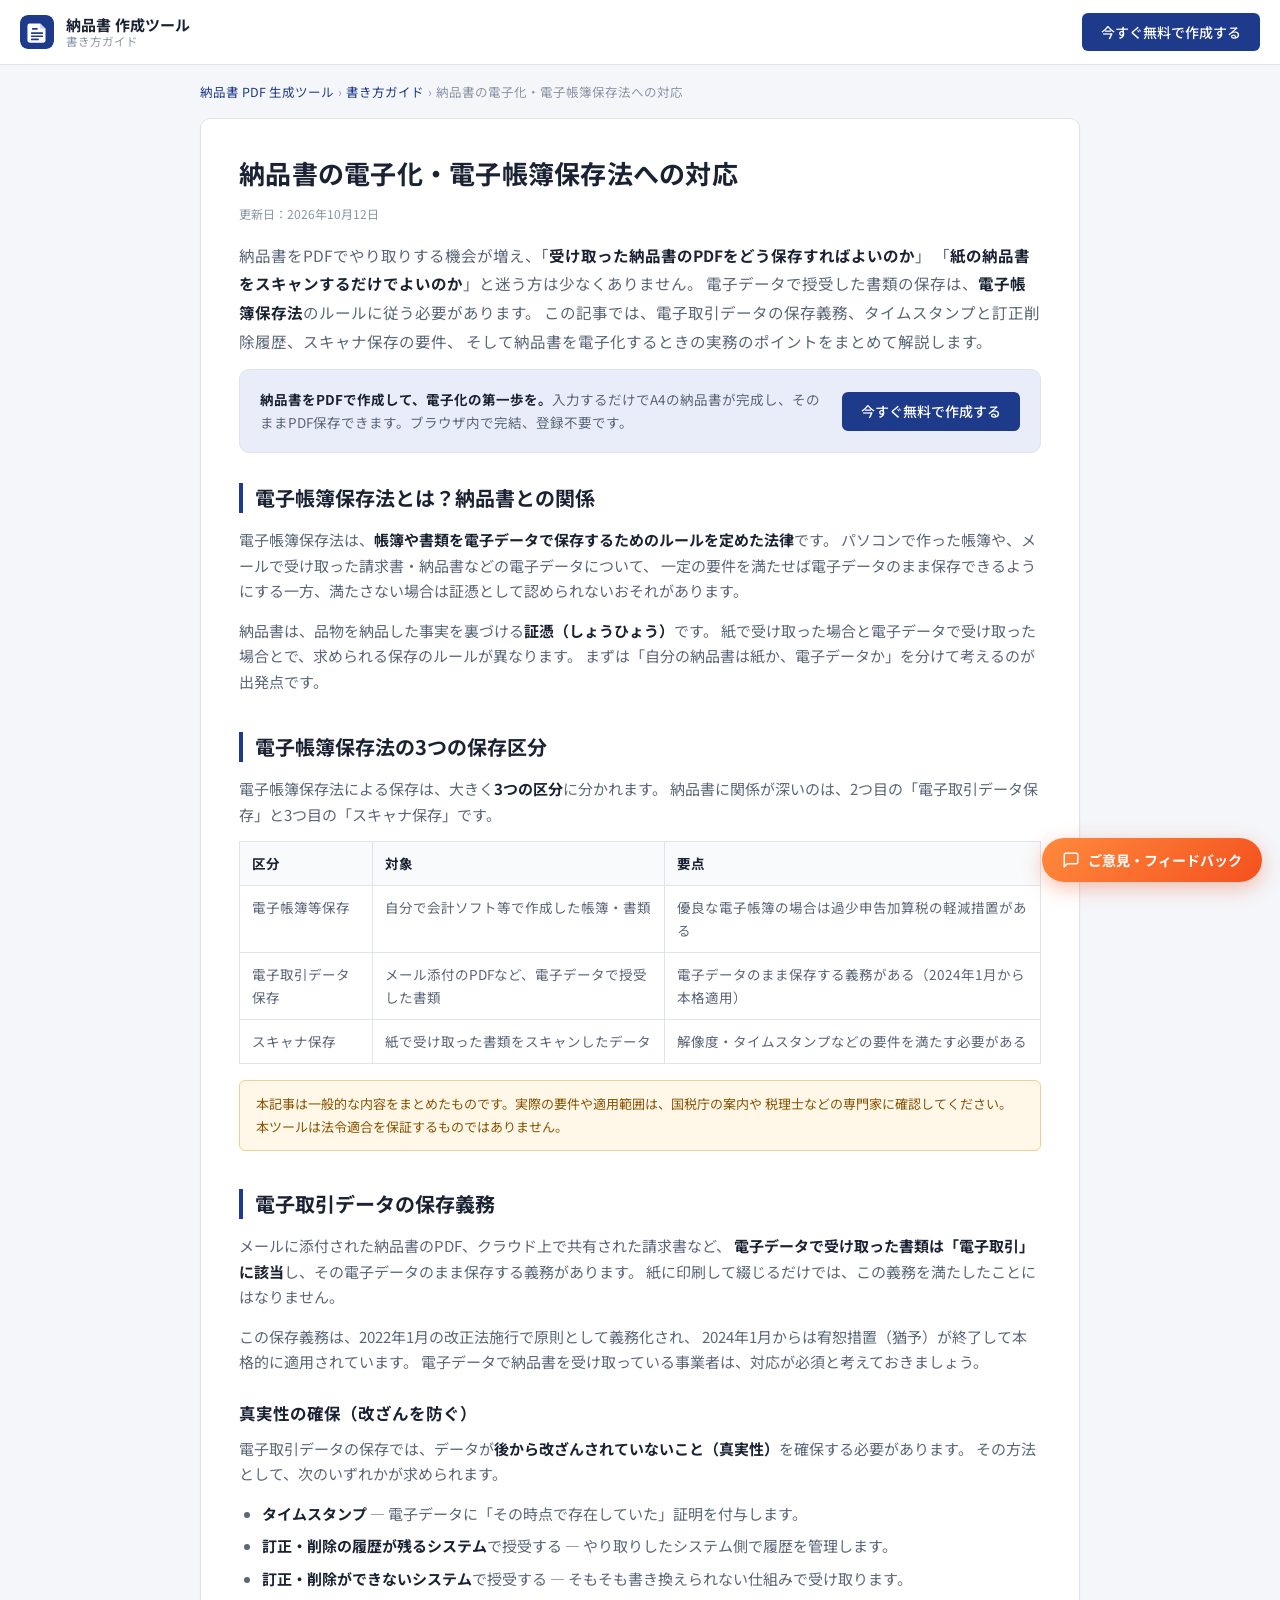
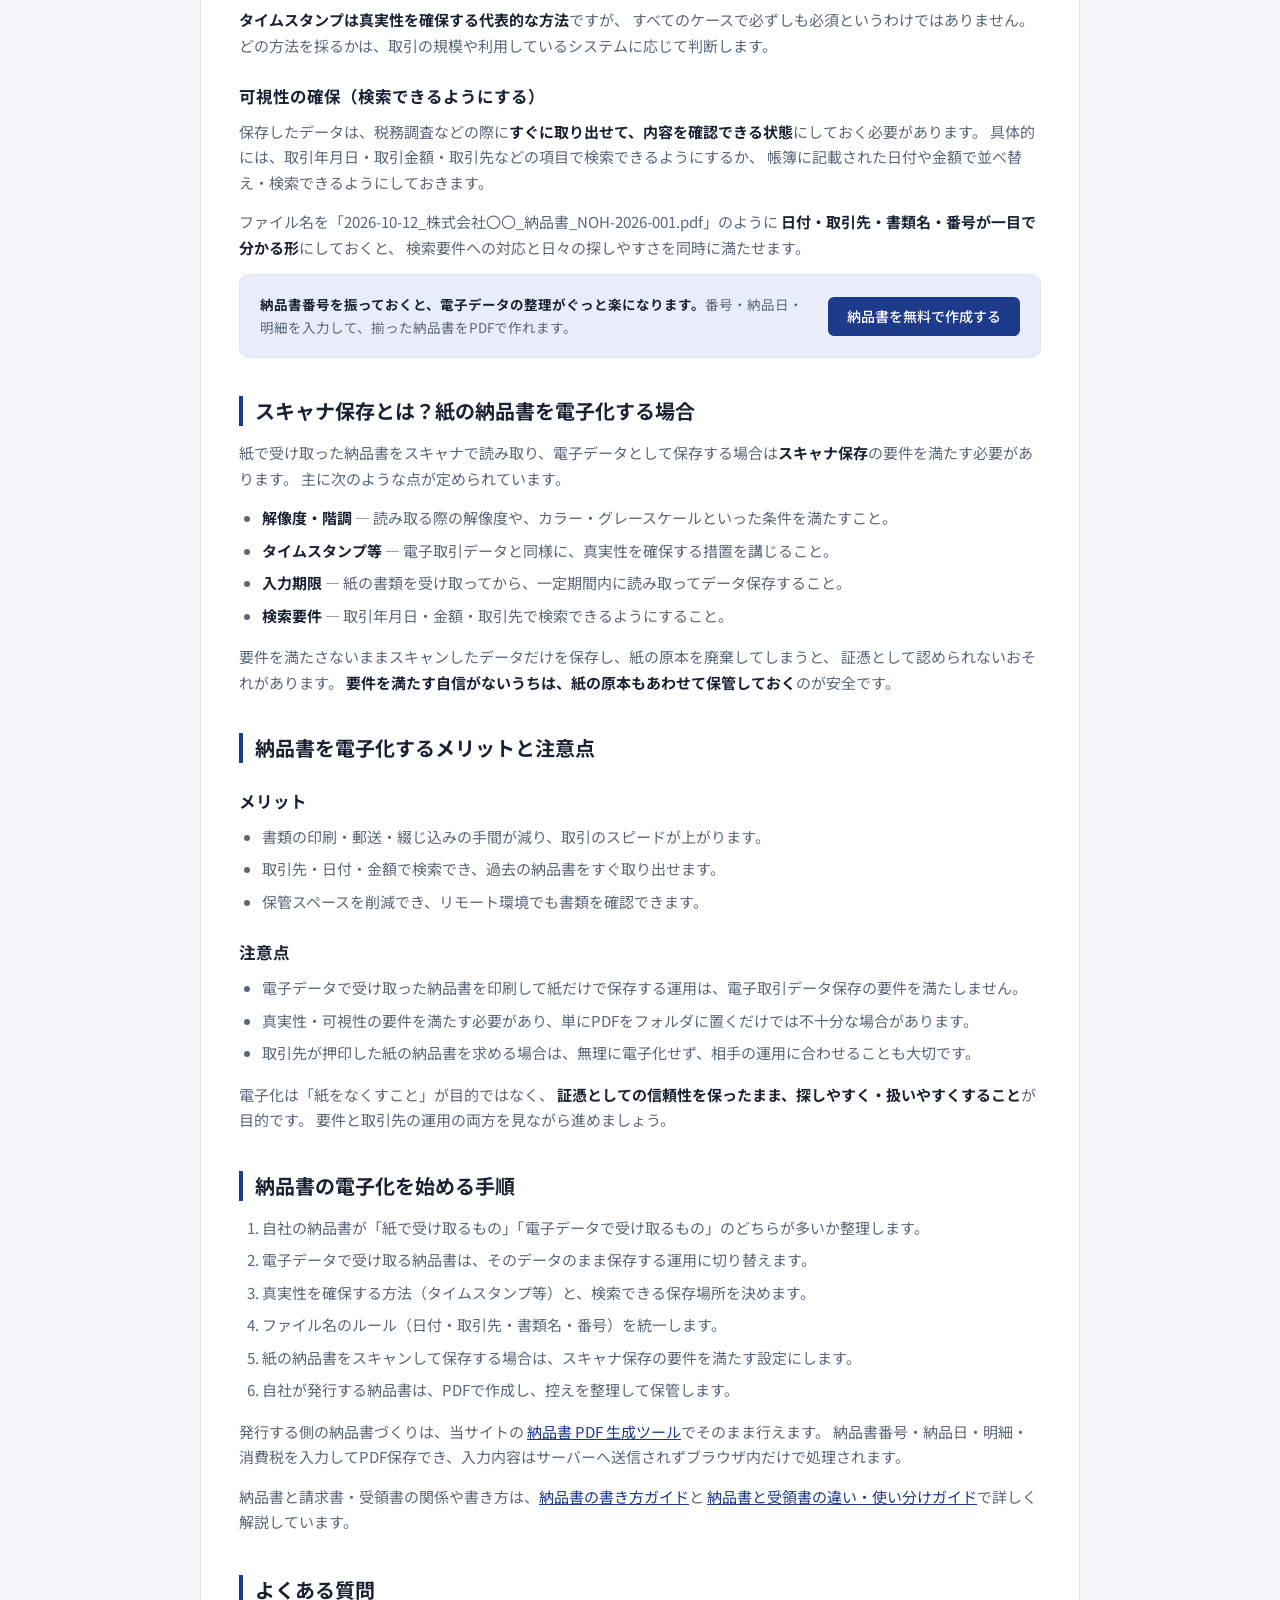
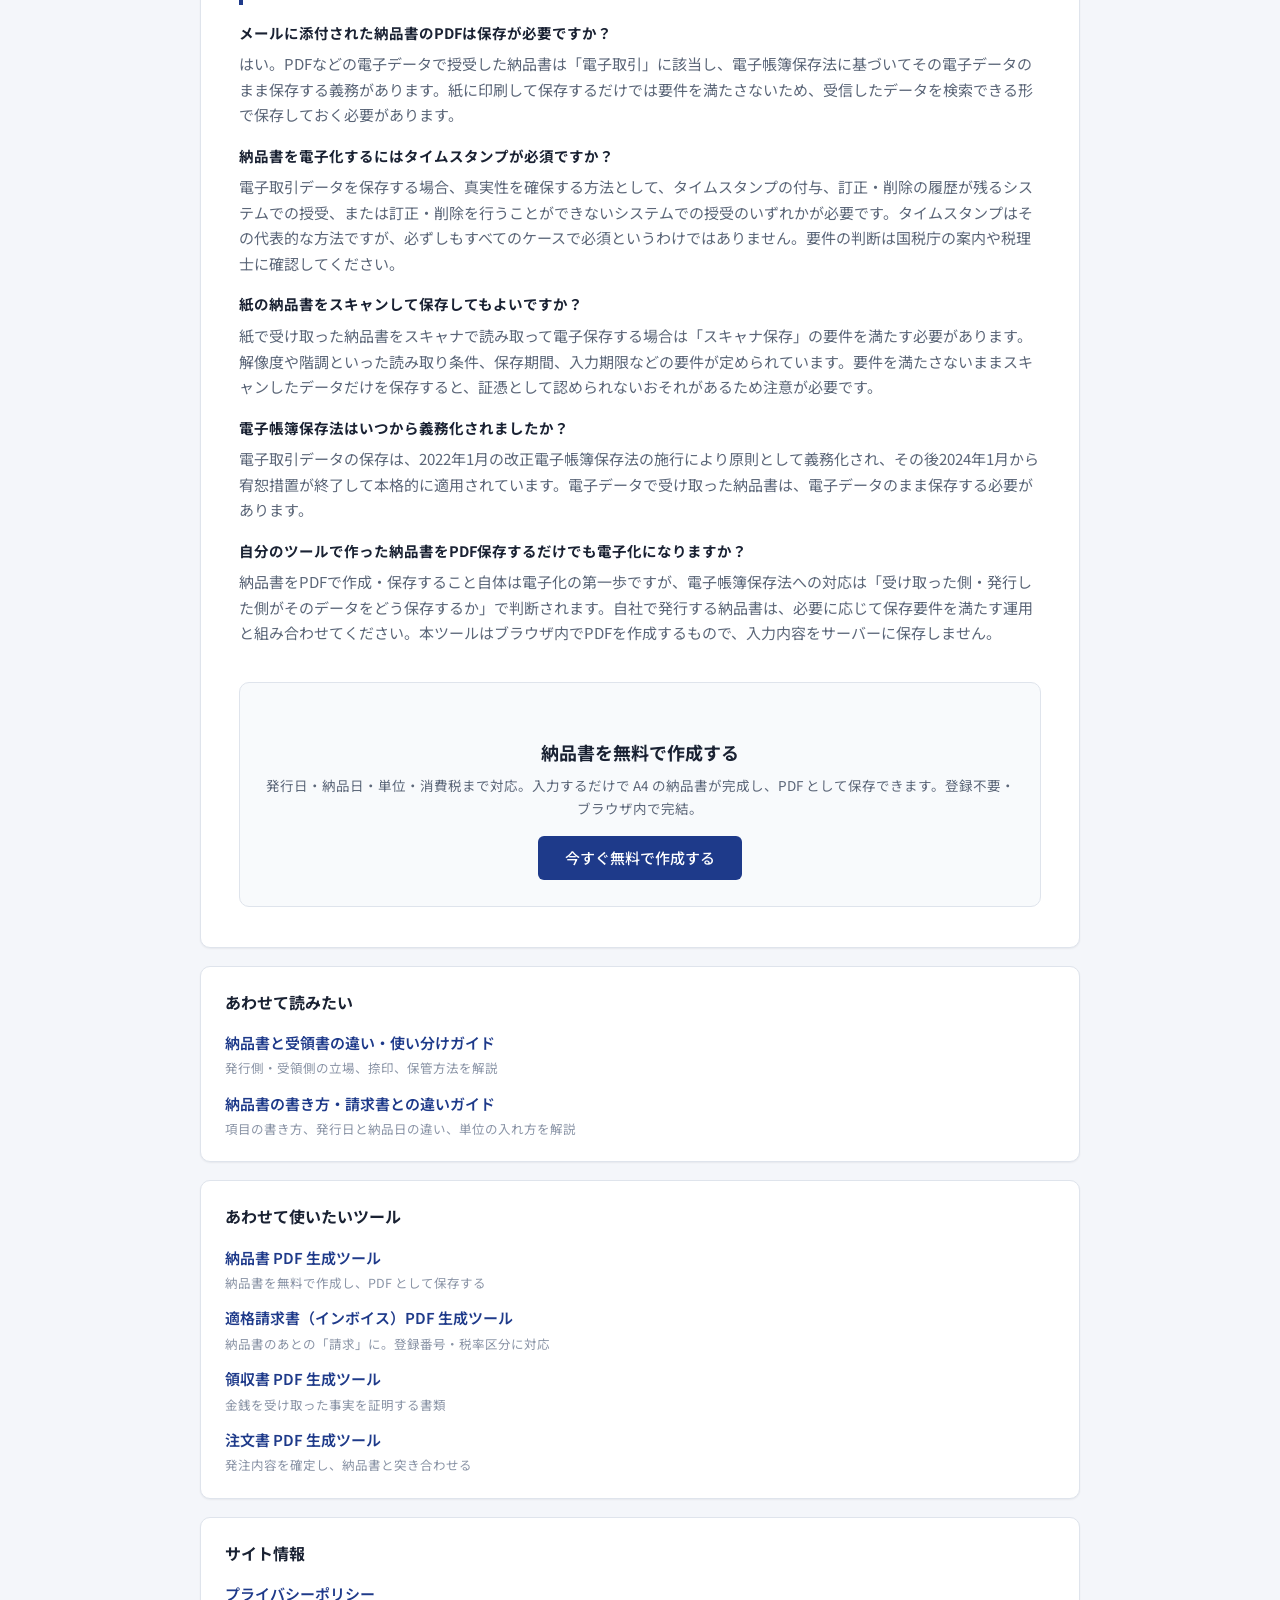
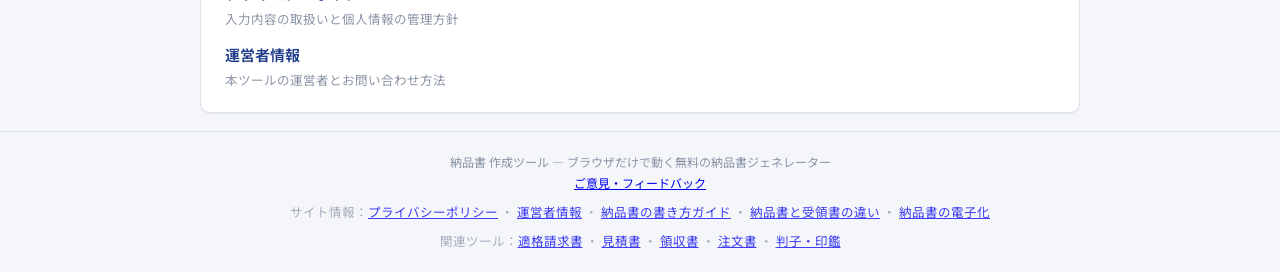
==== denshika.html @ 444cb388 "教程页扩充：新增書き方解説教程2篇并更新首页入口/sitemap" ====
<!DOCTYPE html>
<html lang="ja">
<head>
<meta charset="UTF-8">
<meta name="viewport" content="width=device-width, initial-scale=1">
<title>納品書の電子化・電子帳簿保存法への対応｜電子取引・タイムスタンプ・スキャナ保存</title>
<meta name="description" content="納品書の電子化と電子帳簿保存法の対応を解説。電子取引データの保存義務、タイムスタンプと訂正削除履歴、スキャナ保存の要件、PDFで受け取った納品書の保存方法までをまとめました。">
<meta name="keywords" content="納品書 電子化,電子帳簿保存法 納品書,電子取引 保存,タイムスタンプ 納品書,スキャナ保存 要件,納品書 PDF 保存">
<meta name="robots" content="index, follow">
<link rel="canonical" href="https://www.reveriel.com/nohinsho-pdf/denshika.html">
<meta property="og:type" content="article">
<meta property="og:title" content="納品書の電子化・電子帳簿保存法への対応｜電子取引・タイムスタンプ・スキャナ保存">
<meta property="og:description" content="納品書の電子化と電子帳簿保存法の対応を解説。電子取引データの保存義務、タイムスタンプ、スキャナ保存の要件をまとめました。">
<meta property="og:locale" content="ja_JP">
<meta property="og:url" content="https://www.reveriel.com/nohinsho-pdf/denshika.html">
<meta property="og:image" content="https://www.reveriel.com/nohinsho-pdf/og-image.png">
<meta name="twitter:card" content="summary_large_image">
<meta name="twitter:image" content="https://www.reveriel.com/nohinsho-pdf/og-image.png">
<link rel="icon" href="data:image/svg+xml,%3Csvg xmlns='http://www.w3.org/2000/svg' viewBox='0 0 32 32'%3E%3Crect width='32' height='32' rx='7' fill='%231e3a8a'/%3E%3Cpath d='M9 8h10l5 5v11a2 2 0 0 1-2 2H9a2 2 0 0 1-2-2V10a2 2 0 0 1 2-2z' fill='%23ffffff'/%3E%3Cpath d='M19 8v5h5' fill='%23c7d2fe'/%3E%3Cg stroke='%231e3a8a' stroke-width='1.6' stroke-linecap='round'%3E%3Cpath d='M12 13h4M11 17h10M11 20h10M11 23h6'/%3E%3C/g%3E%3C/svg%3E">
<link rel="preconnect" href="https://fonts.googleapis.com">
<link rel="preconnect" href="https://fonts.gstatic.com" crossorigin>
<link href="https://fonts.googleapis.com/css2?family=Noto+Sans+JP:wght@400;500;700&display=swap" rel="stylesheet">
<link rel="stylesheet" href="style.css">
<link rel="stylesheet" href="guide.css">
<!-- Cloudflare Web Analytics --><script type='module' src='https://static.cloudflareinsights.com/beacon.min.js' data-cf-beacon='{"token": "6fc01bf3ac5e457ba1bd16b91e5b653e"}'></script><!-- End Cloudflare Web Analytics -->
<script type="application/ld+json">
{
  "@context": "https://schema.org",
  "@graph": [
    {
      "@type": "Article",
      "headline": "納品書の電子化・電子帳簿保存法への対応｜電子取引・タイムスタンプ・スキャナ保存",
      "description": "納品書の電子化と電子帳簿保存法の対応を解説。電子取引データの保存義務、タイムスタンプと訂正削除履歴、スキャナ保存の要件、PDFで受け取った納品書の保存方法をまとめました。",
      "inLanguage": "ja",
      "datePublished": "2026-10-12",
      "dateModified": "2026-10-12",
      "author": { "@type": "Organization", "name": "Reveriel" },
      "publisher": { "@type": "Organization", "name": "Reveriel" },
      "mainEntityOfPage": { "@type": "WebPage", "@id": "https://www.reveriel.com/nohinsho-pdf/denshika.html" },
      "image": "https://www.reveriel.com/nohinsho-pdf/og-image.png"
    },
    {
      "@type": "FAQPage",
      "mainEntity": [
        {
          "@type": "Question",
          "name": "メールに添付された納品書のPDFは保存が必要ですか？",
          "acceptedAnswer": {
            "@type": "Answer",
            "text": "はい。PDFなどの電子データで授受した納品書は「電子取引」に該当し、電子帳簿保存法に基づいてその電子データのまま保存する義務があります。紙に印刷して保存するだけでは要件を満たさないため、受信したデータを検索できる形で保存しておく必要があります。"
          }
        },
        {
          "@type": "Question",
          "name": "納品書を電子化するにはタイムスタンプが必須ですか？",
          "acceptedAnswer": {
            "@type": "Answer",
            "text": "電子取引データを保存する場合、真実性を確保する方法として、タイムスタンプの付与、訂正・削除の履歴が残るシステムでの授受、または訂正・削除を行うことができないシステムでの授受のいずれかが必要です。タイムスタンプはその代表的な方法ですが、必ずしもすべてのケースで必須というわけではありません。要件の判断は国税庁の案内や税理士に確認してください。"
          }
        },
        {
          "@type": "Question",
          "name": "紙の納品書をスキャンして保存してもよいですか？",
          "acceptedAnswer": {
            "@type": "Answer",
            "text": "紙で受け取った納品書をスキャナで読み取って電子保存する場合は「スキャナ保存」の要件を満たす必要があります。解像度や階調といった読み取り条件、保存期間、入力期限などの要件が定められています。要件を満たさないままスキャンしたデータだけを保存すると、証憑として認められないおそれがあるため注意が必要です。"
          }
        },
        {
          "@type": "Question",
          "name": "電子帳簿保存法はいつから義務化されましたか？",
          "acceptedAnswer": {
            "@type": "Answer",
            "text": "電子取引データの保存は、2022年1月の改正電子帳簿保存法の施行により原則として義務化され、その後2024年1月から宥恕措置が終了して本格的に適用されています。電子データで受け取った納品書は、電子データのまま保存する必要があります。"
          }
        },
        {
          "@type": "Question",
          "name": "自分のツールで作った納品書をPDF保存するだけでも電子化になりますか？",
          "acceptedAnswer": {
            "@type": "Answer",
            "text": "納品書をPDFで作成・保存すること自体は電子化の第一歩ですが、電子帳簿保存法への対応は「受け取った側・発行した側がそのデータをどう保存するか」で判断されます。自社で発行する納品書は、必要に応じて保存要件を満たす運用と組み合わせてください。本ツールはブラウザ内でPDFを作成するもので、入力内容をサーバーに保存しません。"
          }
        }
      ]
    }
  ]
}
</script>
</head>
<body>

<header class="site-header no-print">
  <div class="wrap header-inner">
    <a class="brand" href="https://www.reveriel.com/nohinsho-pdf/" style="text-decoration:none;color:inherit;">
      <svg class="brand-mark" viewBox="0 0 32 32" aria-hidden="true">
        <rect width="32" height="32" rx="7" fill="currentColor"/>
        <path d="M9 8h10l5 5v11a2 2 0 0 1-2 2H9a2 2 0 0 1-2-2V10a2 2 0 0 1 2-2z" fill="#fff"/>
        <path d="M19 8v5h5" fill="#c7d2fe"/>
        <g stroke="currentColor" stroke-width="1.6" stroke-linecap="round">
          <path d="M12 13h4M11 17h10M11 20h10M11 23h6"/>
        </g>
      </svg>
      <div class="brand-text">
        <strong>納品書 作成ツール</strong>
        <span>書き方ガイド</span>
      </div>
    </a>
    <div class="header-actions">
      <a class="btn btn-primary" href="https://www.reveriel.com/nohinsho-pdf/">今すぐ無料で作成する</a>
    </div>
  </div>
</header>

<main class="wrap">
  <div class="guide-col">

    <nav class="breadcrumb no-print" aria-label="パンくず">
      <ol>
        <li><a href="https://www.reveriel.com/nohinsho-pdf/">納品書 PDF 生成ツール</a></li>
        <li><a href="kakikata.html">書き方ガイド</a></li>
        <li aria-current="page">納品書の電子化・電子帳簿保存法への対応</li>
      </ol>
    </nav>

    <article class="guide">
      <h1>納品書の電子化・電子帳簿保存法への対応</h1>
      <p class="guide-meta">更新日：2026年10月12日</p>
      <p class="guide-lead">
        納品書をPDFでやり取りする機会が増え、「<strong>受け取った納品書のPDFをどう保存すればよいのか</strong>」
        「<strong>紙の納品書をスキャンするだけでよいのか</strong>」と迷う方は少なくありません。
        電子データで授受した書類の保存は、<strong>電子帳簿保存法</strong>のルールに従う必要があります。
        この記事では、電子取引データの保存義務、タイムスタンプと訂正削除履歴、スキャナ保存の要件、
        そして納品書を電子化するときの実務のポイントをまとめて解説します。
      </p>

      <div class="guide-cta-box">
        <p><strong>納品書をPDFで作成して、電子化の第一歩を。</strong>入力するだけでA4の納品書が完成し、そのままPDF保存できます。ブラウザ内で完結、登録不要です。</p>
        <a class="btn btn-primary" href="https://www.reveriel.com/nohinsho-pdf/">今すぐ無料で作成する</a>
      </div>

      <h2>電子帳簿保存法とは？納品書との関係</h2>
      <p>
        電子帳簿保存法は、<strong>帳簿や書類を電子データで保存するためのルールを定めた法律</strong>です。
        パソコンで作った帳簿や、メールで受け取った請求書・納品書などの電子データについて、
        一定の要件を満たせば電子データのまま保存できるようにする一方、満たさない場合は証憑として認められないおそれがあります。
      </p>
      <p>
        納品書は、品物を納品した事実を裏づける<strong>証憑（しょうひょう）</strong>です。
        紙で受け取った場合と電子データで受け取った場合とで、求められる保存のルールが異なります。
        まずは「自分の納品書は紙か、電子データか」を分けて考えるのが出発点です。
      </p>

      <h2>電子帳簿保存法の3つの保存区分</h2>
      <p>
        電子帳簿保存法による保存は、大きく<strong>3つの区分</strong>に分かれます。
        納品書に関係が深いのは、2つ目の「電子取引データ保存」と3つ目の「スキャナ保存」です。
      </p>
      <table class="guide-table">
        <thead>
          <tr><th>区分</th><th>対象</th><th>要点</th></tr>
        </thead>
        <tbody>
          <tr>
            <td>電子帳簿等保存</td>
            <td>自分で会計ソフト等で作成した帳簿・書類</td>
            <td>優良な電子帳簿の場合は過少申告加算税の軽減措置がある</td>
          </tr>
          <tr>
            <td>電子取引データ保存</td>
            <td>メール添付のPDFなど、電子データで授受した書類</td>
            <td>電子データのまま保存する義務がある（2024年1月から本格適用）</td>
          </tr>
          <tr>
            <td>スキャナ保存</td>
            <td>紙で受け取った書類をスキャンしたデータ</td>
            <td>解像度・タイムスタンプなどの要件を満たす必要がある</td>
          </tr>
        </tbody>
      </table>
      <div class="guide-note">
        本記事は一般的な内容をまとめたものです。実際の要件や適用範囲は、国税庁の案内や
        税理士などの専門家に確認してください。本ツールは法令適合を保証するものではありません。
      </div>

      <h2>電子取引データの保存義務</h2>
      <p>
        メールに添付された納品書のPDF、クラウド上で共有された請求書など、
        <strong>電子データで受け取った書類は「電子取引」に該当</strong>し、その電子データのまま保存する義務があります。
        紙に印刷して綴じるだけでは、この義務を満たしたことにはなりません。
      </p>
      <p>
        この保存義務は、2022年1月の改正法施行で原則として義務化され、
        2024年1月からは宥恕措置（猶予）が終了して本格的に適用されています。
        電子データで納品書を受け取っている事業者は、対応が必須と考えておきましょう。
      </p>

      <h3>真実性の確保（改ざんを防ぐ）</h3>
      <p>
        電子取引データの保存では、データが<strong>後から改ざんされていないこと（真実性）</strong>を確保する必要があります。
        その方法として、次のいずれかが求められます。
      </p>
      <ul>
        <li><strong>タイムスタンプ</strong> — 電子データに「その時点で存在していた」証明を付与します。</li>
        <li><strong>訂正・削除の履歴が残るシステム</strong>で授受する — やり取りしたシステム側で履歴を管理します。</li>
        <li><strong>訂正・削除ができないシステム</strong>で授受する — そもそも書き換えられない仕組みで受け取ります。</li>
      </ul>
      <p>
        <strong>タイムスタンプは真実性を確保する代表的な方法</strong>ですが、
        すべてのケースで必ずしも必須というわけではありません。
        どの方法を採るかは、取引の規模や利用しているシステムに応じて判断します。
      </p>

      <h3>可視性の確保（検索できるようにする）</h3>
      <p>
        保存したデータは、税務調査などの際に<strong>すぐに取り出せて、内容を確認できる状態</strong>にしておく必要があります。
        具体的には、取引年月日・取引金額・取引先などの項目で検索できるようにするか、
        帳簿に記載された日付や金額で並べ替え・検索できるようにしておきます。
      </p>
      <p>
        ファイル名を「2026-10-12_株式会社〇〇_納品書_NOH-2026-001.pdf」のように
        <strong>日付・取引先・書類名・番号が一目で分かる形</strong>にしておくと、
        検索要件への対応と日々の探しやすさを同時に満たせます。
      </p>

      <div class="guide-cta-box">
        <p><strong>納品書番号を振っておくと、電子データの整理がぐっと楽になります。</strong>番号・納品日・明細を入力して、揃った納品書をPDFで作れます。</p>
        <a class="btn btn-primary" href="https://www.reveriel.com/nohinsho-pdf/">納品書を無料で作成する</a>
      </div>

      <h2>スキャナ保存とは？紙の納品書を電子化する場合</h2>
      <p>
        紙で受け取った納品書をスキャナで読み取り、電子データとして保存する場合は<strong>スキャナ保存</strong>の要件を満たす必要があります。
        主に次のような点が定められています。
      </p>
      <ul>
        <li><strong>解像度・階調</strong> — 読み取る際の解像度や、カラー・グレースケールといった条件を満たすこと。</li>
        <li><strong>タイムスタンプ等</strong> — 電子取引データと同様に、真実性を確保する措置を講じること。</li>
        <li><strong>入力期限</strong> — 紙の書類を受け取ってから、一定期間内に読み取ってデータ保存すること。</li>
        <li><strong>検索要件</strong> — 取引年月日・金額・取引先で検索できるようにすること。</li>
      </ul>
      <p>
        要件を満たさないままスキャンしたデータだけを保存し、紙の原本を廃棄してしまうと、
        証憑として認められないおそれがあります。
        <strong>要件を満たす自信がないうちは、紙の原本もあわせて保管しておく</strong>のが安全です。
      </p>

      <h2>納品書を電子化するメリットと注意点</h2>
      <h3>メリット</h3>
      <ul>
        <li>書類の印刷・郵送・綴じ込みの手間が減り、取引のスピードが上がります。</li>
        <li>取引先・日付・金額で検索でき、過去の納品書をすぐ取り出せます。</li>
        <li>保管スペースを削減でき、リモート環境でも書類を確認できます。</li>
      </ul>
      <h3>注意点</h3>
      <ul>
        <li>電子データで受け取った納品書を印刷して紙だけで保存する運用は、電子取引データ保存の要件を満たしません。</li>
        <li>真実性・可視性の要件を満たす必要があり、単にPDFをフォルダに置くだけでは不十分な場合があります。</li>
        <li>取引先が押印した紙の納品書を求める場合は、無理に電子化せず、相手の運用に合わせることも大切です。</li>
      </ul>
      <p>
        電子化は「紙をなくすこと」が目的ではなく、
        <strong>証憑としての信頼性を保ったまま、探しやすく・扱いやすくすること</strong>が目的です。
        要件と取引先の運用の両方を見ながら進めましょう。
      </p>

      <h2>納品書の電子化を始める手順</h2>
      <ol>
        <li>自社の納品書が「紙で受け取るもの」「電子データで受け取るもの」のどちらが多いか整理します。</li>
        <li>電子データで受け取る納品書は、そのデータのまま保存する運用に切り替えます。</li>
        <li>真実性を確保する方法（タイムスタンプ等）と、検索できる保存場所を決めます。</li>
        <li>ファイル名のルール（日付・取引先・書類名・番号）を統一します。</li>
        <li>紙の納品書をスキャンして保存する場合は、スキャナ保存の要件を満たす設定にします。</li>
        <li>自社が発行する納品書は、PDFで作成し、控えを整理して保管します。</li>
      </ol>
      <p>
        発行する側の納品書づくりは、当サイトの
        <a href="https://www.reveriel.com/nohinsho-pdf/">納品書 PDF 生成ツール</a>でそのまま行えます。
        納品書番号・納品日・明細・消費税を入力してPDF保存でき、入力内容はサーバーへ送信されずブラウザ内だけで処理されます。
      </p>
      <p>
        納品書と請求書・受領書の関係や書き方は、<a href="kakikata.html">納品書の書き方ガイド</a>と
        <a href="nohinsho-vs-juryosho.html">納品書と受領書の違い・使い分けガイド</a>で詳しく解説しています。
      </p>

      <section class="guide-faq" aria-labelledby="faqTitle">
        <h2 id="faqTitle">よくある質問</h2>
        <dl>
          <dt>メールに添付された納品書のPDFは保存が必要ですか？</dt>
          <dd>はい。PDFなどの電子データで授受した納品書は「電子取引」に該当し、電子帳簿保存法に基づいてその電子データのまま保存する義務があります。紙に印刷して保存するだけでは要件を満たさないため、受信したデータを検索できる形で保存しておく必要があります。</dd>

          <dt>納品書を電子化するにはタイムスタンプが必須ですか？</dt>
          <dd>電子取引データを保存する場合、真実性を確保する方法として、タイムスタンプの付与、訂正・削除の履歴が残るシステムでの授受、または訂正・削除を行うことができないシステムでの授受のいずれかが必要です。タイムスタンプはその代表的な方法ですが、必ずしもすべてのケースで必須というわけではありません。要件の判断は国税庁の案内や税理士に確認してください。</dd>

          <dt>紙の納品書をスキャンして保存してもよいですか？</dt>
          <dd>紙で受け取った納品書をスキャナで読み取って電子保存する場合は「スキャナ保存」の要件を満たす必要があります。解像度や階調といった読み取り条件、保存期間、入力期限などの要件が定められています。要件を満たさないままスキャンしたデータだけを保存すると、証憑として認められないおそれがあるため注意が必要です。</dd>

          <dt>電子帳簿保存法はいつから義務化されましたか？</dt>
          <dd>電子取引データの保存は、2022年1月の改正電子帳簿保存法の施行により原則として義務化され、その後2024年1月から宥恕措置が終了して本格的に適用されています。電子データで受け取った納品書は、電子データのまま保存する必要があります。</dd>

          <dt>自分のツールで作った納品書をPDF保存するだけでも電子化になりますか？</dt>
          <dd>納品書をPDFで作成・保存すること自体は電子化の第一歩ですが、電子帳簿保存法への対応は「受け取った側・発行した側がそのデータをどう保存するか」で判断されます。自社で発行する納品書は、必要に応じて保存要件を満たす運用と組み合わせてください。本ツールはブラウザ内でPDFを作成するもので、入力内容をサーバーに保存しません。</dd>
        </dl>
      </section>

      <div class="guide-cta-foot">
        <h2>納品書を無料で作成する</h2>
        <p>発行日・納品日・単位・消費税まで対応。入力するだけで A4 の納品書が完成し、PDF として保存できます。登録不要・ブラウザ内で完結。</p>
        <a class="btn btn-primary" href="https://www.reveriel.com/nohinsho-pdf/">今すぐ無料で作成する</a>
      </div>
    </article>

    <section class="guide-related no-print" aria-labelledby="relTitle">
      <h2 id="relTitle">あわせて読みたい</h2>
      <ul>
        <li><a href="nohinsho-vs-juryosho.html">納品書と受領書の違い・使い分けガイド<span class="rel-desc">発行側・受領側の立場、捺印、保管方法を解説</span></a></li>
        <li><a href="kakikata.html">納品書の書き方・請求書との違いガイド<span class="rel-desc">項目の書き方、発行日と納品日の違い、単位の入れ方を解説</span></a></li>
      </ul>
    </section>

    <section class="guide-related no-print" aria-labelledby="relToolTitle">
      <h2 id="relToolTitle">あわせて使いたいツール</h2>
      <ul>
        <li><a href="https://www.reveriel.com/nohinsho-pdf/">納品書 PDF 生成ツール<span class="rel-desc">納品書を無料で作成し、PDF として保存する</span></a></li>
        <li><a href="https://www.reveriel.com/japan-invoice-pdf/">適格請求書（インボイス）PDF 生成ツール<span class="rel-desc">納品書のあとの「請求」に。登録番号・税率区分に対応</span></a></li>
        <li><a href="https://www.reveriel.com/ryoshusho-pdf/">領収書 PDF 生成ツール<span class="rel-desc">金銭を受け取った事実を証明する書類</span></a></li>
        <li><a href="https://www.reveriel.com/chumonsho-pdf/">注文書 PDF 生成ツール<span class="rel-desc">発注内容を確定し、納品書と突き合わせる</span></a></li>
      </ul>
    </section>

    <section class="guide-related no-print" aria-labelledby="siteInfoTitle">
      <h2 id="siteInfoTitle">サイト情報</h2>
      <ul>
        <li><a href="privacy.html">プライバシーポリシー<span class="rel-desc">入力内容の取扱いと個人情報の管理方針</span></a></li>
        <li><a href="company.html">運営者情報<span class="rel-desc">本ツールの運営者とお問い合わせ方法</span></a></li>
      </ul>
    </section>

  </div>
</main>

<footer class="site-footer no-print">
  <div class="wrap">
    <p>納品書 作成ツール — ブラウザだけで動く無料の納品書ジェネレーター</p>
    <p><a href="https://docs.google.com/forms/d/e/1FAIpQLSfHGUfgAlViT3TFiVtJi_EpJ4ioUpd9oGyaJ7rehEV-gBH_PA/viewform?usp=pp_url&amp;entry.1745177199=%E7%B4%8D%E5%93%81%E6%9B%B8" target="_blank" rel="noopener">ご意見・フィードバック</a></p>
    <p style="margin-top:8px;font-size:12.5px;opacity:.75;">サイト情報：<a href="privacy.html">プライバシーポリシー</a> ・ <a href="company.html">運営者情報</a> ・ <a href="kakikata.html">納品書の書き方ガイド</a> ・ <a href="nohinsho-vs-juryosho.html">納品書と受領書の違い</a> ・ <a href="denshika.html">納品書の電子化</a></p>
    <p style="margin-top:8px;font-size:12.5px;opacity:.75;">関連ツール：<a href="https://www.reveriel.com/japan-invoice-pdf/">適格請求書</a> ・ <a href="https://www.reveriel.com/mitsumori-pdf/">見積書</a> ・ <a href="https://www.reveriel.com/ryoshusho-pdf/">領収書</a> ・ <a href="https://www.reveriel.com/chumonsho-pdf/">注文書</a> ・ <a href="https://www.reveriel.com/hanko-generator/">判子・印鑑</a></p>
  </div>
</footer>

<!-- フィードバックFAB（右下固定・常時表示） -->
<a href="https://docs.google.com/forms/d/e/1FAIpQLSfHGUfgAlViT3TFiVtJi_EpJ4ioUpd9oGyaJ7rehEV-gBH_PA/viewform?usp=pp_url&amp;entry.1745177199=%E7%B4%8D%E5%93%81%E6%9B%B8" target="_blank" rel="noopener" class="feedback-fab" aria-label="ご意見・フィードバックを送る">
  <svg viewBox="0 0 24 24" fill="none" stroke="currentColor" stroke-width="2" stroke-linecap="round" stroke-linejoin="round" aria-hidden="true"><path d="M21 15a2 2 0 0 1-2 2H7l-4 4V5a2 2 0 0 1 2-2h14a2 2 0 0 1 2 2z"/></svg>
  <span>ご意見・フィードバック</span>
</a>
</body>
</html>
---- style.css ----
/* =========================================================
   納品書 作成ツール — style.css
   （見積書・適格請求書ツールと同じ配色・A4 排版を踏襲）
   ========================================================= */

:root {
  --c-bg:            #f4f6fa;
  --c-surface:       #ffffff;
  --c-surface-2:     #f8fafc;
  --c-border:        #dfe4ec;
  --c-border-strong: #c3cad6;
  --c-text:          #1a2233;
  --c-text-muted:    #5b6678;
  --c-text-faint:    #8a94a6;
  --c-accent:        #1e3a8a;
  --c-accent-soft:   #e8edf9;
  --c-accent-hover:  #16295f;
  --c-danger:        #b42318;
  --c-danger-soft:   #fef3f2;
  --c-success:       #067647;
  --c-focus:         #4f7cf7;

  --paper-bg:        #ffffff;
  --paper-ink:       #111827;
  --paper-line:      #d7dce5;
  --paper-line-soft: #eaedf3;
  --paper-accent:    #1e3a8a;

  --radius:    10px;
  --radius-sm: 6px;
  --shadow-sm: 0 1px 2px rgba(16, 24, 40, .06);
  --shadow-lg: 0 4px 24px rgba(16, 24, 40, .10);

  --font: "Noto Sans JP", -apple-system, BlinkMacSystemFont, "Hiragino Kaku Gothic ProN",
          "Hiragino Sans", "Yu Gothic", Meiryo, sans-serif;
}

@media (prefers-color-scheme: dark) {
  :root {
    --c-bg:            #10141c;
    --c-surface:       #18202c;
    --c-surface-2:     #1e2733;
    --c-border:        #2c3644;
    --c-border-strong: #3d4a5c;
    --c-text:          #e8ecf3;
    --c-text-muted:    #a2adbe;
    --c-text-faint:    #7d8899;
    --c-accent:        #7f9bf5;
    --c-accent-soft:   #1e2a45;
    --c-accent-hover:  #9db3f8;
    --c-danger:        #f4746a;
    --c-danger-soft:   #33191a;
    --c-success:       #4ec98b;
    --shadow-sm: 0 1px 2px rgba(0, 0, 0, .4);
    --shadow-lg: 0 4px 24px rgba(0, 0, 0, .5);
  }
}

* { box-sizing: border-box; }

/* `hidden` 属性は UA スタイルの [hidden]{display:none} に依存するため、
   作者スタイルで display を指定した要素では無効になる。確実に効かせる。 */
[hidden] { display: none !important; }

html { -webkit-text-size-adjust: 100%; }

body {
  margin: 0;
  background: var(--c-bg);
  color: var(--c-text);
  font-family: var(--font);
  font-size: 15px;
  line-height: 1.7;
  font-feature-settings: "palt" 0;
}

.wrap {
  width: 100%;
  max-width: 1440px;
  margin-inline: auto;
  padding-inline: 20px;
}

.ic { width: 1.1em; height: 1.1em; flex: none; }

/* ---------------- ヘッダー ---------------- */

.site-header {
  position: sticky;
  top: 0;
  z-index: 30;
  background: var(--c-surface);
  border-bottom: 1px solid var(--c-border);
  backdrop-filter: saturate(180%) blur(8px);
}

.header-inner {
  display: flex;
  align-items: center;
  justify-content: space-between;
  gap: 16px;
  min-height: 64px;
  flex-wrap: wrap;
  padding-block: 10px;
}

.brand { display: flex; align-items: center; gap: 12px; }

.brand-mark {
  width: 34px; height: 34px; flex: none;
  color: var(--c-accent);
  border-radius: 8px;
}

.brand-text { display: flex; flex-direction: column; line-height: 1.3; }
.brand-text strong { font-size: 15px; font-weight: 700; letter-spacing: .01em; }
.brand-text span { font-size: 11.5px; color: var(--c-text-faint); }

.header-actions { display: flex; align-items: center; gap: 8px; }

/* ---------------- ボタン ---------------- */

.btn {
  display: inline-flex;
  align-items: center;
  justify-content: center;
  gap: 7px;
  padding: 10px 18px;
  font-family: inherit;
  font-size: 14px;
  font-weight: 500;
  line-height: 1.2;
  border: 1px solid transparent;
  border-radius: var(--radius-sm);
  cursor: pointer;
  text-decoration: none;
  transition: background-color .15s, border-color .15s, color .15s;
  white-space: nowrap;
}

.btn:focus-visible { outline: 2px solid var(--c-focus); outline-offset: 2px; }

.btn-primary { background: var(--c-accent); color: #fff; }
.btn-primary:hover { background: var(--c-accent-hover); }
@media (prefers-color-scheme: dark) { .btn-primary { color: #0d1220; } }

.btn-ghost {
  background: transparent;
  color: var(--c-text-muted);
  border-color: var(--c-border);
}
.btn-ghost:hover { background: var(--c-surface-2); color: var(--c-text); }

.btn-outline {
  background: var(--c-surface);
  color: var(--c-accent);
  border-color: var(--c-border-strong);
}
.btn-outline:hover { background: var(--c-accent-soft); border-color: var(--c-accent); }

.btn-sm { padding: 7px 13px; font-size: 13px; }

.btn-icon {
  padding: 6px;
  width: 30px; height: 30px;
  background: transparent;
  border-color: transparent;
  color: var(--c-text-faint);
  border-radius: var(--radius-sm);
}
.btn-icon:hover { color: var(--c-danger); background: var(--c-danger-soft); }

/* ---------------- レイアウト ---------------- */

.layout {
  display: grid;
  grid-template-columns: minmax(380px, 1fr) minmax(0, 1.25fr);
  gap: 26px;
  align-items: start;
  padding-block: 26px 40px;
}

@media (max-width: 980px) {
  /* minmax(0,1fr) にしないと、中の要素の min-content 幅で
     グリッドが横に広がってしまう（横スクロールの原因） */
  .layout { grid-template-columns: minmax(0, 1fr); gap: 20px; }
}

.pane { min-width: 0; }

.form-pane { display: flex; flex-direction: column; gap: 14px; }

.pane-head h2 { margin: 0 0 4px; font-size: 17px; font-weight: 700; }
.pane-head .hint { margin: 0; }

/* ---------------- フォーム ---------------- */

.card {
  background: var(--c-surface);
  border: 1px solid var(--c-border);
  border-radius: var(--radius);
  padding: 18px;
  margin: 0 0 14px;
  box-shadow: var(--shadow-sm);
}

.card legend {
  padding: 0 6px;
  font-size: 13.5px;
  font-weight: 700;
  color: var(--c-text);
}

.field { margin-bottom: 14px; }
.field:last-child { margin-bottom: 0; }

.field label {
  display: block;
  font-size: 13px;
  font-weight: 500;
  color: var(--c-text-muted);
  margin-bottom: 5px;
}

.req {
  display: inline-block;
  margin-left: 6px;
  font-size: 10.5px;
  font-weight: 500;
  color: var(--c-danger);
  border: 1px solid currentColor;
  border-radius: 3px;
  padding: 0 4px;
  line-height: 1.5;
  vertical-align: 1px;
}

.grid-2 {
  display: grid;
  grid-template-columns: 1fr 1fr;
  gap: 12px;
}

@media (max-width: 560px) {
  .grid-2 { grid-template-columns: 1fr; gap: 0; }
}

input[type="text"],
input[type="date"],
select,
textarea {
  width: 100%;
  padding: 9px 11px;
  font-family: inherit;
  font-size: 14px;
  color: var(--c-text);
  background: var(--c-surface-2);
  border: 1px solid var(--c-border);
  border-radius: var(--radius-sm);
  transition: border-color .15s, box-shadow .15s, background-color .15s;
}

textarea { resize: vertical; line-height: 1.6; }

input:focus, select:focus, textarea:focus {
  outline: none;
  background: var(--c-surface);
  border-color: var(--c-accent);
  box-shadow: 0 0 0 3px var(--c-accent-soft);
}

.help {
  margin: 5px 0 0;
  font-size: 11.5px;
  color: var(--c-text-faint);
  line-height: 1.5;
}

.hint {
  font-size: 12px;
  color: var(--c-text-faint);
  line-height: 1.6;
}

/* ---------------- 明細行 ---------------- */

.rows-head,
.row {
  display: grid;
  grid-template-columns: minmax(0, 1fr) 62px 58px 104px 30px;
  gap: 7px;
  align-items: center;
}

/* グリッド項目の min-width:auto を解除して、狭い画面でも潰れず縮むようにする */
.rows-head > *,
.row > * { min-width: 0; }

@media (max-width: 560px) {
  .rows-head,
  .row { grid-template-columns: minmax(0, 1fr) 42px 42px 80px 28px; gap: 4px; }
  .row input { padding: 6px 6px; font-size: 12.5px; }
  .rows-head { font-size: 10px; }
}

.rows-head {
  padding: 0 0 5px;
  font-size: 11px;
  color: var(--c-text-faint);
  font-weight: 500;
}

.rows { display: flex; flex-direction: column; gap: 7px; }

.row input { padding: 7px 9px; font-size: 13.5px; }
.row .num { text-align: right; font-variant-numeric: tabular-nums; }

.rows-head .c-qty,
.rows-head .c-unit,
.rows-head .c-price { text-align: right; }

.rows-actions {
  display: flex;
  align-items: center;
  gap: 12px;
  flex-wrap: wrap;
  margin-top: 12px;
}
.rows-actions .hint { margin: 0; flex: 1 1 200px; }

/* ---------------- プレビュー ---------------- */

.preview-pane { position: sticky; top: 88px; }

@media (max-width: 980px) {
  .preview-pane { position: static; }
}

.preview-bar {
  display: flex;
  align-items: center;
  gap: 7px;
  font-size: 12px;
  color: var(--c-text-faint);
  margin-bottom: 8px;
  padding-left: 2px;
}

.preview-bar .dot {
  width: 7px; height: 7px;
  border-radius: 50%;
  background: var(--c-success);
  box-shadow: 0 0 0 3px color-mix(in srgb, var(--c-success) 20%, transparent);
}

.paper-wrap { overflow-x: auto; }

.paper {
  width: 100%;
  max-width: 210mm;
  min-height: 297mm;
  margin-inline: auto;
  padding: 14mm 15mm;
  background: var(--paper-bg);
  color: var(--paper-ink);
  border: 1px solid var(--c-border);
  border-radius: 4px;
  box-shadow: var(--shadow-lg);
  font-size: 12.5px;
  line-height: 1.65;
}

/* 書類タイトル */
.doc-title {
  margin: 0 0 20px;
  font-size: 24px;
  font-weight: 700;
  letter-spacing: .14em;
  text-align: center;
  color: var(--paper-ink);
}

/* 宛先・発行者 */
.doc-head {
  display: flex;
  justify-content: space-between;
  align-items: flex-start;
  gap: 20px;
  margin-bottom: 18px;
}

.doc-head-left { flex: 1 1 auto; min-width: 0; }
.doc-head-right { flex: none; text-align: right; max-width: 45%; }

.doc-to {
  margin: 0 0 8px;
  font-size: 17px;
  font-weight: 600;
  line-height: 1.45;
  border-bottom: 1px solid var(--paper-line);
  padding-bottom: 6px;
}

.client-name { word-break: break-word; }

.honorific {
  margin-left: 6px;
  font-size: 13px;
  font-weight: 500;
  color: #4b5563;
}

.doc-contact {
  margin: -4px 0 6px;
  font-size: 12.5px;
  color: #374151;
  word-break: break-word;
}

.doc-address {
  margin: 0 0 8px;
  font-size: 11.5px;
  color: #4b5563;
  line-height: 1.5;
  white-space: pre-line;
  word-break: break-word;
}

.doc-subject {
  margin: 0 0 8px;
  font-size: 13px;
  font-weight: 600;
  color: #374151;
  word-break: break-word;
}

.doc-meta-line {
  margin: 0 0 3px;
  font-size: 12.5px;
  display: flex;
  gap: 10px;
}

.meta-label {
  color: #6b7280;
  flex: none;
  min-width: 5.6em;
}

.doc-meta-line > span:last-child {
  font-variant-numeric: tabular-nums;
  font-weight: 500;
}

.issuer-name {
  margin: 0 0 3px;
  font-size: 15px;
  font-weight: 600;
  line-height: 1.4;
  word-break: break-word;
}

.issuer-meta {
  margin: 0;
  font-size: 11.5px;
  color: #374151;
  line-height: 1.5;
  white-space: pre-line;
  word-break: break-word;
}

/* お見積金額 */
.total-banner {
  display: flex;
  align-items: baseline;
  justify-content: space-between;
  gap: 16px;
  background: #f1f4fa;
  border: 1px solid var(--paper-line);
  border-left: 4px solid var(--paper-accent);
  border-radius: 3px;
  padding: 11px 16px;
  margin-bottom: 18px;
}

.total-label { font-size: 13px; font-weight: 600; color: #374151; }

.total-value {
  font-size: 24px;
  font-weight: 700;
  letter-spacing: .01em;
  font-variant-numeric: tabular-nums;
  white-space: nowrap;
}

/* 明細テーブル */
.items-table {
  width: 100%;
  border-collapse: collapse;
  font-variant-numeric: tabular-nums;
  margin-bottom: 6px;
}

.items-table th,
.items-table td {
  border-bottom: 1px solid var(--paper-line-soft);
  padding: 7px 8px;
  vertical-align: top;
  text-align: left;
}

.items-table thead th {
  background: #f3f5f9;
  border-top: 1px solid var(--paper-line);
  border-bottom: 1px solid var(--paper-line);
  font-size: 11.5px;
  font-weight: 600;
  color: #4b5563;
  white-space: nowrap;
}

.items-table tbody tr:last-child td { border-bottom: 1px solid var(--paper-line); }

.items-table .th-qty,  .items-table .td-qty,
.items-table .th-unit, .items-table .td-unit,
.items-table .th-price, .items-table .td-price,
.items-table .th-amount, .items-table .td-amount { text-align: right; }

.th-name { width: auto; min-width: 42%; }
.th-qty { width: 9%; }
.th-unit { width: 9%; }
.th-price { width: 18%; }
.th-amount { width: 22%; }

.item-name { word-break: break-word; }

/* 内訳 + 合計 */
.summary {
  display: grid;
  grid-template-columns: 1fr minmax(200px, 15.5em);
  gap: 18px;
  align-items: start;
  margin-bottom: 20px;
}

@media (max-width: 560px) {
  .summary { grid-template-columns: 1fr; gap: 12px; }
}

.summary-lead {
  margin: 0;
  font-size: 12.5px;
  color: #374151;
  line-height: 1.9;
}

.summary-totals {
  border: 1px solid var(--paper-line);
  border-radius: 3px;
  overflow: hidden;
}

.sum-row {
  display: flex;
  justify-content: space-between;
  align-items: baseline;
  gap: 12px;
  padding: 7px 12px;
  font-size: 12.5px;
  border-bottom: 1px solid var(--paper-line-soft);
}

.sum-row:last-child { border-bottom: 0; }

.sum-row .num { font-variant-numeric: tabular-nums; white-space: nowrap; }

.sum-grand {
  background: #f1f4fa;
  border-top: 1px solid var(--paper-line);
  font-size: 15px;
  font-weight: 700;
  padding-block: 10px;
}

.sum-grand .num { font-size: 17px; }

/* 備考・条件 */
.doc-foot {
  display: grid;
  gap: 12px;
  margin-top: 4px;
}

.foot-block { border-top: 1px solid var(--paper-line-soft); padding-top: 9px; }

.foot-title {
  margin: 0 0 4px;
  font-size: 11.5px;
  font-weight: 700;
  color: #4b5563;
  letter-spacing: .04em;
}

.foot-body {
  margin: 0;
  font-size: 12px;
  white-space: pre-wrap;
  word-break: break-word;
  line-height: 1.65;
}

.paper-footnote {
  margin: 22px 0 0;
  padding-top: 8px;
  border-top: 1px solid var(--paper-line-soft);
  font-size: 10.5px;
  color: #6b7280;
}

/* プレースホルダ・未入力表示（画面上のみ。印刷時は非表示） */
.ph { color: #9aa3b2; font-weight: 400; }

.empty-cell {
  color: #9aa3b2;
  text-align: center !important;
  padding: 14px 8px !important;
}

/* ---------------- プライバシー注記 ---------------- */

.privacy-note {
  display: flex;
  align-items: flex-start;
  gap: 8px;
  margin: 0;
  padding: 11px 14px;
  font-size: 12px;
  color: var(--c-text-muted);
  background: var(--c-surface-2);
  border: 1px solid var(--c-border);
  border-radius: var(--radius);
  line-height: 1.6;
}

.privacy-note .ic { color: var(--c-success); margin-top: .2em; }

/* ---------------- SEO セクション ---------------- */

.seo {
  grid-column: 1 / -1;
  background: var(--c-surface);
  border: 1px solid var(--c-border);
  border-radius: var(--radius);
  padding: 28px 30px;
  box-shadow: var(--shadow-sm);
}

@media (max-width: 640px) {
  .seo { padding: 22px 18px; }
}

.seo h2 { margin: 0 0 12px; font-size: 19px; font-weight: 700; }

.seo h3 {
  margin: 26px 0 10px;
  font-size: 15px;
  font-weight: 700;
  padding-left: 10px;
  border-left: 3px solid var(--c-accent);
}

.seo p {
  margin: 0 0 12px;
  color: var(--c-text-muted);
  max-width: 82ch;
}

.seo strong { color: var(--c-text); font-weight: 700; }

.seo-list {
  margin: 0 0 8px;
  padding-left: 1.3em;
  color: var(--c-text-muted);
  max-width: 82ch;
}

.seo-list li { margin-bottom: 7px; }

.faq { margin: 0; max-width: 82ch; }
.faq dt {
  font-weight: 700;
  color: var(--c-text);
  margin-top: 14px;
  font-size: 14px;
}
.faq dd {
  margin: 4px 0 0;
  color: var(--c-text-muted);
}

.disclaimer {
  margin-top: 24px !important;
  padding-top: 14px;
  border-top: 1px solid var(--c-border);
  font-size: 12px;
  color: var(--c-text-faint) !important;
}

/* ---------------- フッター ---------------- */

.site-footer {
  border-top: 1px solid var(--c-border);
  padding-block: 20px;
  margin-top: 10px;
}

.site-footer p {
  margin: 0;
  font-size: 12px;
  color: var(--c-text-faint);
  text-align: center;
}

/* =========================================================
   印刷 / PDF 出力
   ========================================================= */

@page {
  size: A4 portrait;
  margin: 14mm 15mm;
}

@media print {
  :root {
    --c-bg: #fff;
    --c-surface: #fff;
  }

  html, body {
    background: #fff !important;
    color: #000;
    font-size: 11pt;
  }

  /* 印刷対象（プレビュー）を素直に流すためのリセット。
     注意: `.pane` はここに含めないこと。`.form-pane` も `.pane` を持つため、
     後方の display:block !important が非表示指定を打ち消してしまう。 */
  .wrap,
  .layout,
  .preview-pane,
  .preview-pane .paper-wrap {
    display: block !important;
    width: auto !important;
    max-width: none !important;
    margin: 0 !important;
    padding: 0 !important;
    gap: 0 !important;
    position: static !important;
    overflow: visible !important;
    box-shadow: none !important;
    border: 0 !important;
    background: transparent !important;
  }

  /* 印刷しない要素。上のリセットより必ず後に置く。 */
  .no-print,
  .feedback-fab,
  .site-header,
  .form-pane,
  .seo,
  .site-footer,
  .preview-bar {
    display: none !important;
  }

  .paper {
    width: 100% !important;
    max-width: none !important;
    min-height: 0 !important;
    margin: 0 !important;
    padding: 0 !important;
    border: 0 !important;
    border-radius: 0 !important;
    box-shadow: none !important;
    background: #fff !important;
    color: #000 !important;
    font-size: 10pt;
    line-height: 1.5;
  }

  .items-table thead { display: table-header-group; }
  .items-table tr,
  .foot-block,
  .total-banner,
  .summary,
  .doc-head {
    break-inside: avoid;
    page-break-inside: avoid;
  }

  .doc-title { break-after: avoid; page-break-after: avoid; }
  .doc-title { font-size: 18pt; margin-bottom: 11mm; }
  .items-table thead th,
  .total-banner,
  .sum-grand { -webkit-print-color-adjust: exact; print-color-adjust: exact; }
  .items-table thead th { background: #f0f0f0 !important; }
  .total-banner,
  .sum-grand { background: #f2f2f2 !important; }

  .doc-foot { break-inside: auto; }
  a[href]::after { content: none !important; }

  /* 画面用のヒント表示は紙に出さない */
  .ph { display: none !important; }
  .empty-cell { color: #6b7280 !important; }
}

/* =========================================================
   シェア（バイラル導線） — 印刷時は .no-print で非表示
   ========================================================= */
.share-block {
  grid-column: 1 / -1;
  background: var(--c-surface);
  border: 1px solid var(--c-border);
  border-radius: var(--radius);
  padding: 20px 22px;
  box-shadow: var(--shadow-sm);
}
.share-block-title {
  display: flex;
  align-items: center;
  gap: 8px;
  margin: 0 0 14px;
  font-size: 14px;
  font-weight: 700;
  color: var(--c-text);
}
.share-block-title svg { width: 16px; height: 16px; color: var(--c-accent); flex-shrink: 0; }
.share-row { display: flex; flex-wrap: wrap; gap: 10px; }
.share-btn { flex: 1 1 150px; min-width: 0; }
.share-btn .share-logo { width: 18px; height: 18px; flex-shrink: 0; }
.share-x { background: #0f1419; color: #fff; border-color: #0f1419; }
.share-x:hover { background: #2a3036; border-color: #2a3036; }
.share-line { background: #06c755; color: #fff; border-color: #06c755; }
.share-line:hover { background: #05b34c; border-color: #05b34c; }
.share-copy { background: transparent; color: var(--c-text-muted); border-color: var(--c-border); }
.share-copy:hover { background: var(--c-surface-2); color: var(--c-text); }
.share-url { margin: 12px 0 0; font-size: 12px; color: var(--c-text-faint); word-break: break-all; }
@media (max-width: 560px) {
  .share-block { padding: 18px 16px; }
  .share-row { gap: 8px; }
  .share-btn { flex: 1 1 calc(50% - 4px); font-size: 13px; padding: 10px 10px; }
  .share-btn span { white-space: normal; }
}

/* ===== フィードバックFAB（右下固定・常時表示） ===== */
.feedback-fab {
  position: fixed;
  right: 18px;
  bottom: 18px;
  z-index: 10000;
  display: inline-flex;
  align-items: center;
  gap: 8px;
  padding: 13px 20px;
  background: linear-gradient(135deg, #ff8a3d, #f4511e);
  color: #fff !important;
  border-radius: 999px;
  box-shadow: 0 6px 20px rgba(244, 81, 30, 0.35);
  font-size: 14px;
  font-weight: 700;
  line-height: 1;
  text-decoration: none !important;
  transition: transform 0.15s ease, box-shadow 0.15s ease;
}
.feedback-fab:hover {
  transform: translateY(-3px);
  box-shadow: 0 10px 28px rgba(244, 81, 30, 0.45);
  color: #fff !important;
}
.feedback-fab:focus-visible { outline: 3px solid rgba(244, 81, 30, 0.5); outline-offset: 2px; }
.feedback-fab svg { width: 18px; height: 18px; flex: none; }
@media (max-width: 600px) {
  .feedback-fab { right: 14px; bottom: 14px; padding: 11px 16px; font-size: 13px; }
  .feedback-fab svg { width: 16px; height: 16px; }
}
---- guide.css ----
/* =========================================================
   書き方ガイド（SEO 記事ページ）共通スタイル
   style.css の CSS 変数を継承し、ブランドの色味を保つ。
   ========================================================= */

.guide-col { max-width: 880px; margin-inline: auto; }

/* ---------------- パンくず ---------------- */
.breadcrumb {
  padding-block: 16px 0;
  font-size: 12.5px;
  color: var(--c-text-faint, #8592a8);
}
.breadcrumb ol { list-style: none; display: flex; flex-wrap: wrap; gap: 4px; margin: 0; padding: 0; }
.breadcrumb li { display: inline-flex; align-items: center; gap: 4px; }
.breadcrumb a { color: var(--c-accent, #1d4e89); text-decoration: none; }
.breadcrumb a:hover { text-decoration: underline; }
.breadcrumb li + li::before { content: "\203A"; color: var(--c-text-faint, #8592a8); }

/* ---------------- 記事本体 ---------------- */
.guide {
  background: var(--c-surface, #fff);
  border: 1px solid var(--c-border, #dde3ec);
  border-radius: var(--radius, 10px);
  box-shadow: var(--shadow-sm, 0 1px 2px rgba(0, 0, 0, .06));
  margin-block: 16px 8px;
  padding: 34px 38px 40px;
}
@media (max-width: 640px) { .guide { padding: 22px 18px 26px; } }

.guide h1 {
  margin: 0 0 12px;
  font-size: 26px;
  line-height: 1.5;
  letter-spacing: .01em;
  color: var(--c-text, #131a26);
}
.guide .guide-meta { margin: 0 0 16px; font-size: 12px; color: var(--c-text-faint, #8592a8); }
.guide-lead { margin: 0 0 8px; font-size: 15.5px; line-height: 1.85; color: var(--c-text-muted, #55617a); }
.guide h2 {
  margin: 38px 0 14px;
  padding-left: 12px;
  font-size: 20px;
  line-height: 1.5;
  border-left: 4px solid var(--c-accent, #1d4e89);
  color: var(--c-text, #131a26);
}
.guide h2:first-of-type { margin-top: 30px; }
.guide h3 { margin: 26px 0 10px; font-size: 16.5px; line-height: 1.5; color: var(--c-text, #131a26); }
.guide p { margin: 0 0 14px; color: var(--c-text-muted, #55617a); }
.guide strong { color: var(--c-text, #131a26); font-weight: 700; }
.guide ul, .guide ol { margin: 0 0 16px; padding-left: 1.5em; color: var(--c-text-muted, #55617a); }
.guide li { margin-bottom: 7px; }
.guide a:not(.btn) { color: var(--c-accent, #1d4e89); }

.guide-example {
  margin: 0 0 16px;
  padding: 16px 18px;
  background: var(--c-surface-2, #f6f8fb);
  border: 1px solid var(--c-border, #dde3ec);
  border-radius: var(--radius-sm, 6px);
  font-family: "Noto Serif JP", "Hiragino Mincho ProN", "Yu Mincho", YuMincho, serif;
  font-size: 14px;
  line-height: 1.95;
  color: var(--c-text, #131a26);
  white-space: pre-wrap;
}
.guide-note {
  margin: 0 0 16px;
  padding: 12px 16px;
  background: var(--c-warn-soft, #fff7e8);
  border: 1px solid var(--c-warn-border, #f0cf94);
  border-radius: var(--radius-sm, 6px);
  font-size: 13px;
  line-height: 1.75;
  color: var(--c-warn, #8a5300);
}
.guide-table { width: 100%; margin: 0 0 16px; border-collapse: collapse; font-size: 13.5px; }
.guide-table th, .guide-table td {
  padding: 10px 12px;
  text-align: left;
  border: 1px solid var(--c-border, #dde3ec);
  color: var(--c-text-muted, #55617a);
  vertical-align: top;
}
.guide-table th { background: var(--c-surface-2, #f6f8fb); color: var(--c-text, #131a26); font-weight: 700; white-space: nowrap; }

/* ---------------- 上部 CTA ---------------- */
.guide-cta-box {
  display: flex;
  flex-wrap: wrap;
  align-items: center;
  justify-content: space-between;
  gap: 14px;
  margin: 4px 0 26px;
  padding: 18px 20px;
  background: var(--c-accent-soft, #e5eefb);
  border: 1px solid var(--c-border, #dde3ec);
  border-radius: var(--radius, 10px);
}
.guide-cta-box p { flex: 1 1 240px; margin: 0; font-size: 13.5px; line-height: 1.7; color: var(--c-text-muted, #55617a); }
.guide-cta-box strong { color: var(--c-text, #131a26); }
.guide-cta-box .btn { flex: none; }

/* ---------------- FAQ ---------------- */
.guide-faq { margin-top: 40px; }
.guide-faq dl { margin: 0; }
.guide-faq dt { margin-top: 16px; font-size: 14.5px; font-weight: 700; color: var(--c-text, #131a26); }
.guide-faq dd { margin: 6px 0 0; color: var(--c-text-muted, #55617a); }

/* ---------------- 下部 CTA ---------------- */
.guide-cta-foot {
  margin-top: 36px;
  padding: 26px 22px;
  text-align: center;
  background: var(--c-surface-2, #f6f8fb);
  border: 1px solid var(--c-border, #dde3ec);
  border-radius: var(--radius, 10px);
}
.guide-cta-foot h2 { margin: 0 0 8px; padding: 0; border: 0; font-size: 18px; }
.guide-cta-foot p { margin: 0 0 16px; font-size: 13.5px; }
.guide-cta-foot .btn { font-size: 15px; padding: 12px 26px; }

/* ---------------- 関連ガイド ---------------- */
.guide-related {
  background: var(--c-surface, #fff);
  border: 1px solid var(--c-border, #dde3ec);
  border-radius: var(--radius, 10px);
  box-shadow: var(--shadow-sm, 0 1px 2px rgba(0, 0, 0, .06));
  margin-block: 18px;
  padding: 22px 24px;
}
.guide-related h2 { margin: 0 0 14px; font-size: 16px; color: var(--c-text, #131a26); }
.guide-related ul { list-style: none; display: grid; gap: 12px; margin: 0; padding: 0; }
.guide-related a { color: var(--c-accent, #1d4e89); font-weight: 600; text-decoration: none; }
.guide-related a:hover { text-decoration: underline; }
.guide-related .rel-desc { display: block; margin-top: 2px; font-size: 12.5px; font-weight: 400; color: var(--c-text-faint, #8592a8); }

/* トップページの「あわせて読みたい」枠 */
.seo-guide { padding-block: 4px; }

/* =========================================================
   運営者情報 / プライバシーポリシー（法務ページ）
   ========================================================= */

.legal-page { padding-block: 34px 8px; }
.legal-back {
  display: inline-flex;
  align-items: center;
  gap: 6px;
  margin-bottom: 20px;
  font-size: 12.5px;
  font-weight: 700;
  color: var(--c-text-muted, #5b6678);
  text-decoration: none;
}
.legal-back:hover { color: var(--c-accent, #1e3a8a); text-decoration: underline; }

.legal {
  max-width: 820px;
  background: var(--c-surface, #fff);
  border: 1px solid var(--c-border, #dfe4ec);
  border-radius: var(--radius, 10px);
  box-shadow: var(--shadow-sm, 0 1px 2px rgba(16, 24, 40, .06));
  margin-block: 0 18px;
  padding: 34px 38px 40px;
}
@media (max-width: 640px) { .legal { padding: 22px 18px 26px; } }

.legal h1 { margin: 0 0 6px; font-size: 26px; line-height: 1.5; color: var(--c-text, #1a2233); }
.legal .legal-meta { margin: 0 0 26px; font-size: 12px; color: var(--c-text-faint, #8a94a6); }
.legal h2 {
  margin: 32px 0 10px;
  padding-left: 12px;
  font-size: 18px;
  line-height: 1.5;
  border-left: 4px solid var(--c-accent, #1e3a8a);
  color: var(--c-text, #1a2233);
}
.legal h3 { margin: 22px 0 8px; font-size: 15.5px; color: var(--c-text, #1a2233); }
.legal p { margin: 0 0 12px; line-height: 1.9; color: var(--c-text-muted, #5b6678); }
.legal ol, .legal ul { margin: 0 0 14px; padding-left: 1.5em; color: var(--c-text-muted, #5b6678); }
.legal ol { list-style: decimal; }
.legal ul { list-style: disc; }
.legal li { margin-bottom: 6px; line-height: 1.85; }
.legal strong { color: var(--c-text, #1a2233); }
.legal a:not(.btn) { color: var(--c-accent, #1e3a8a); }

.legal-table { width: 100%; margin: 8px 0 18px; border-collapse: collapse; font-size: 13.5px; }
.legal-table th, .legal-table td {
  padding: 12px 14px;
  text-align: left;
  vertical-align: top;
  border-bottom: 1px solid var(--c-border, #dfe4ec);
  color: var(--c-text-muted, #5b6678);
  line-height: 1.8;
}
.legal-table th {
  width: 34%;
  min-width: 140px;
  font-weight: 700;
  color: var(--c-text, #1a2233);
  background: var(--c-surface-2, #f8fafc);
}
.legal-table tr:last-child th,
.legal-table tr:last-child td { border-bottom: 0; }

.legal-contact {
  margin-top: 26px;
  padding-top: 16px;
  border-top: 1px solid var(--c-border, #dfe4ec);
  font-size: 12.5px;
  color: var(--c-text-faint, #8a94a6);
}
.legal-contact p { margin: 0; color: inherit; font-size: inherit; }

@media print {
  .site-header, .site-footer, .feedback-fab, .breadcrumb,
  .guide-cta-box, .guide-cta-foot, .guide-related, .legal-back { display: none !important; }
  .guide, .legal { border: 0; box-shadow: none; padding: 0; }
}
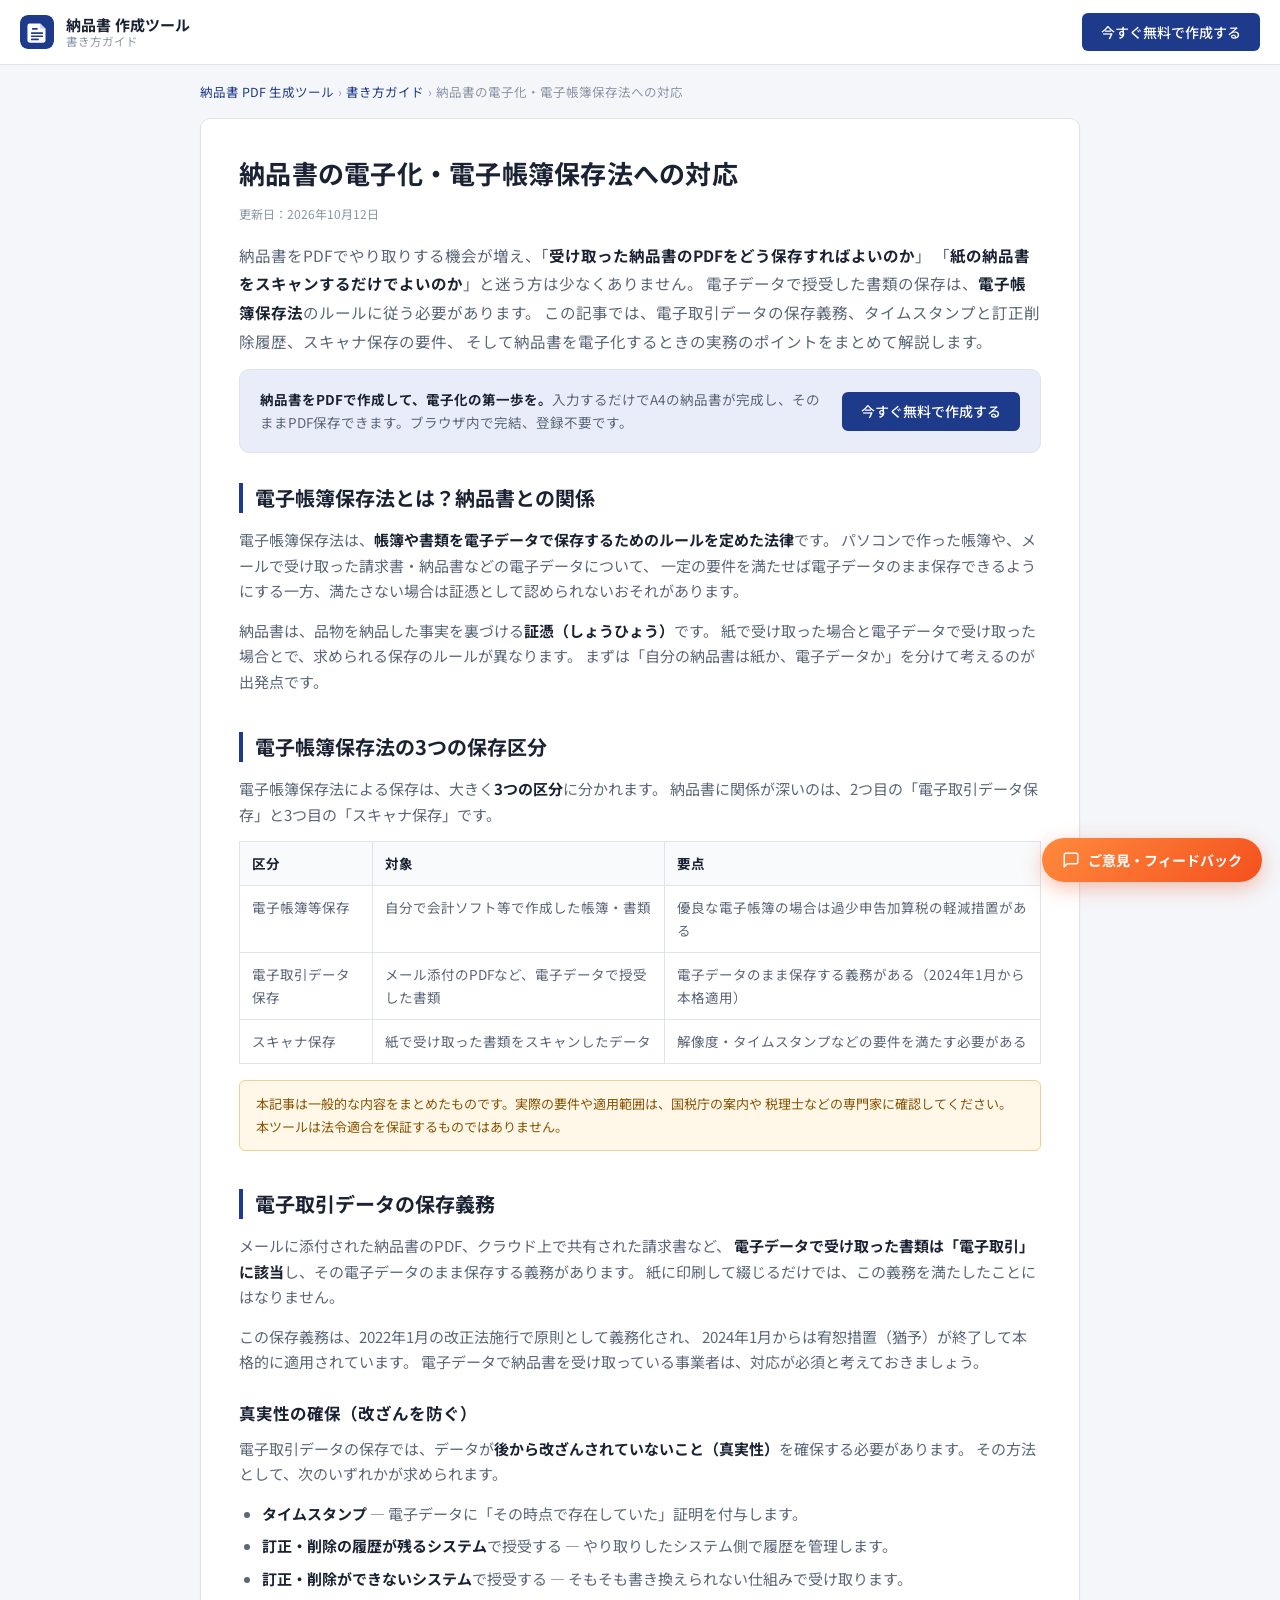
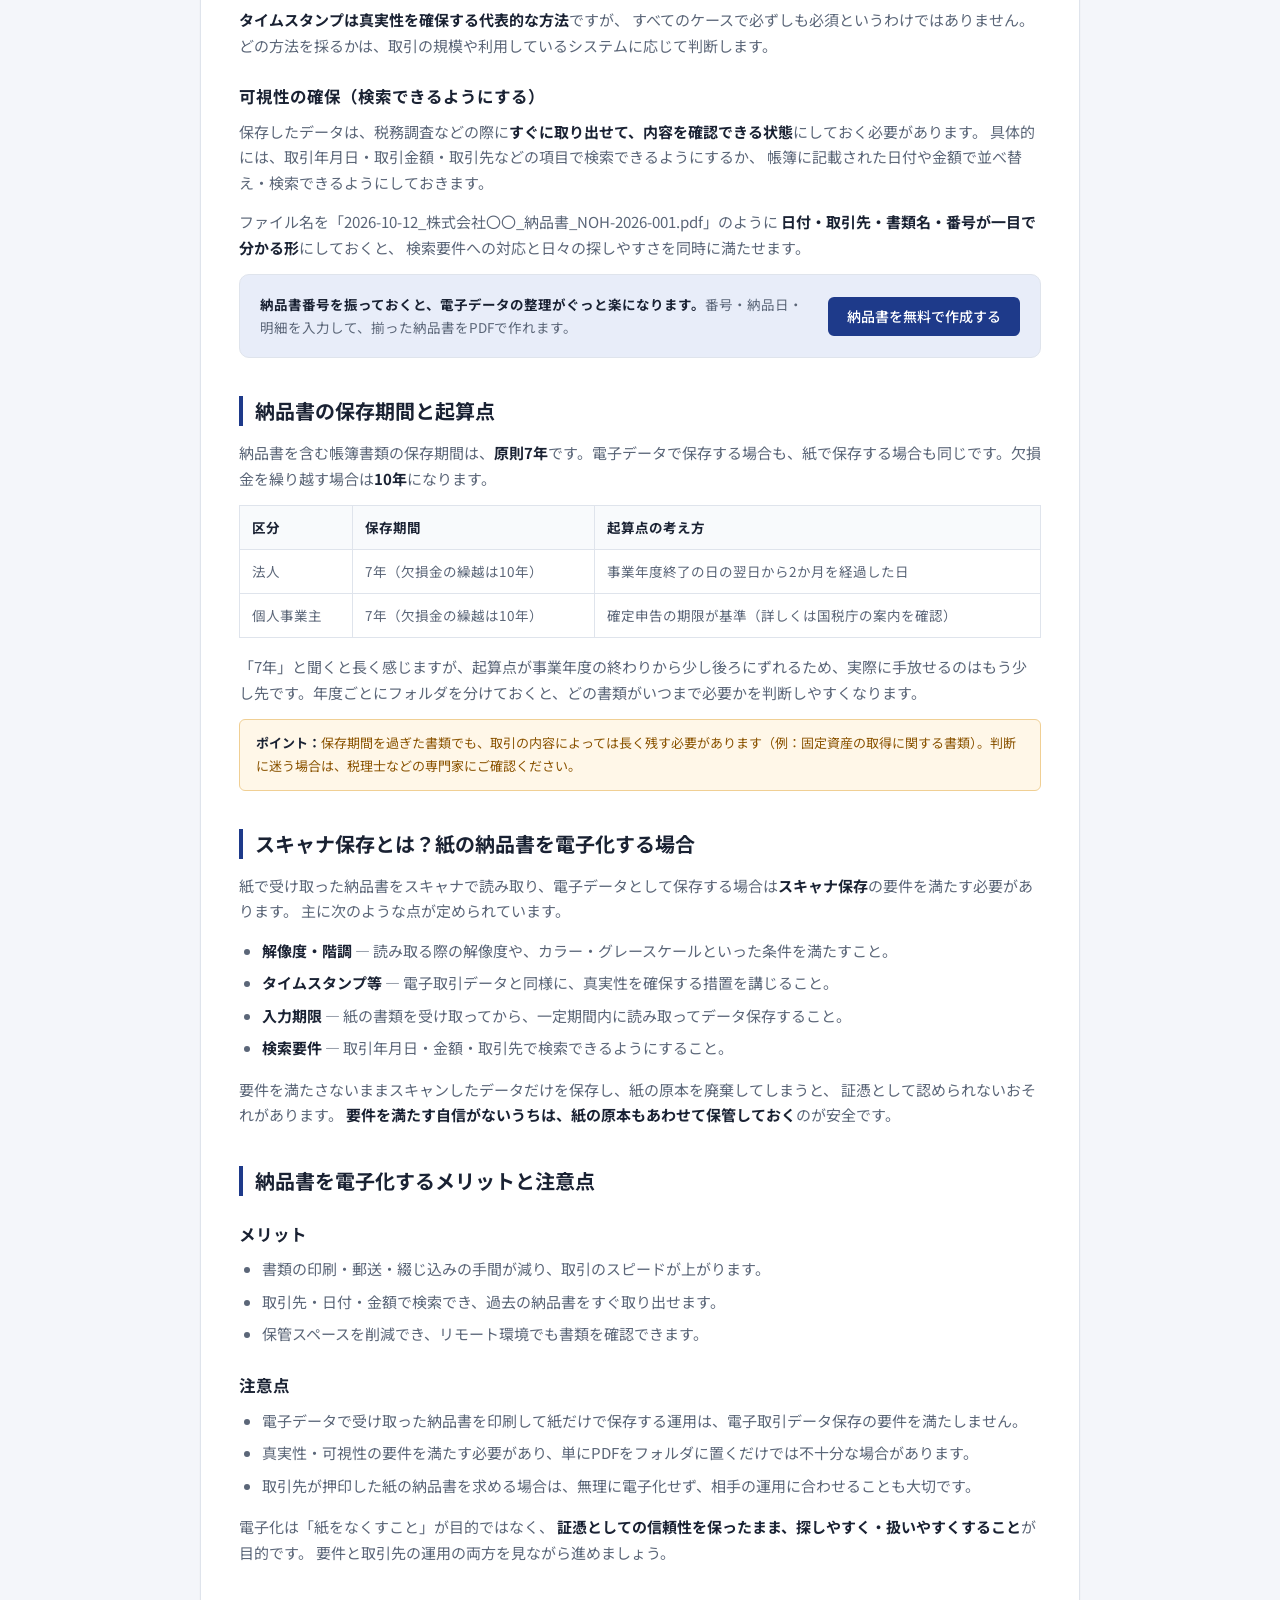
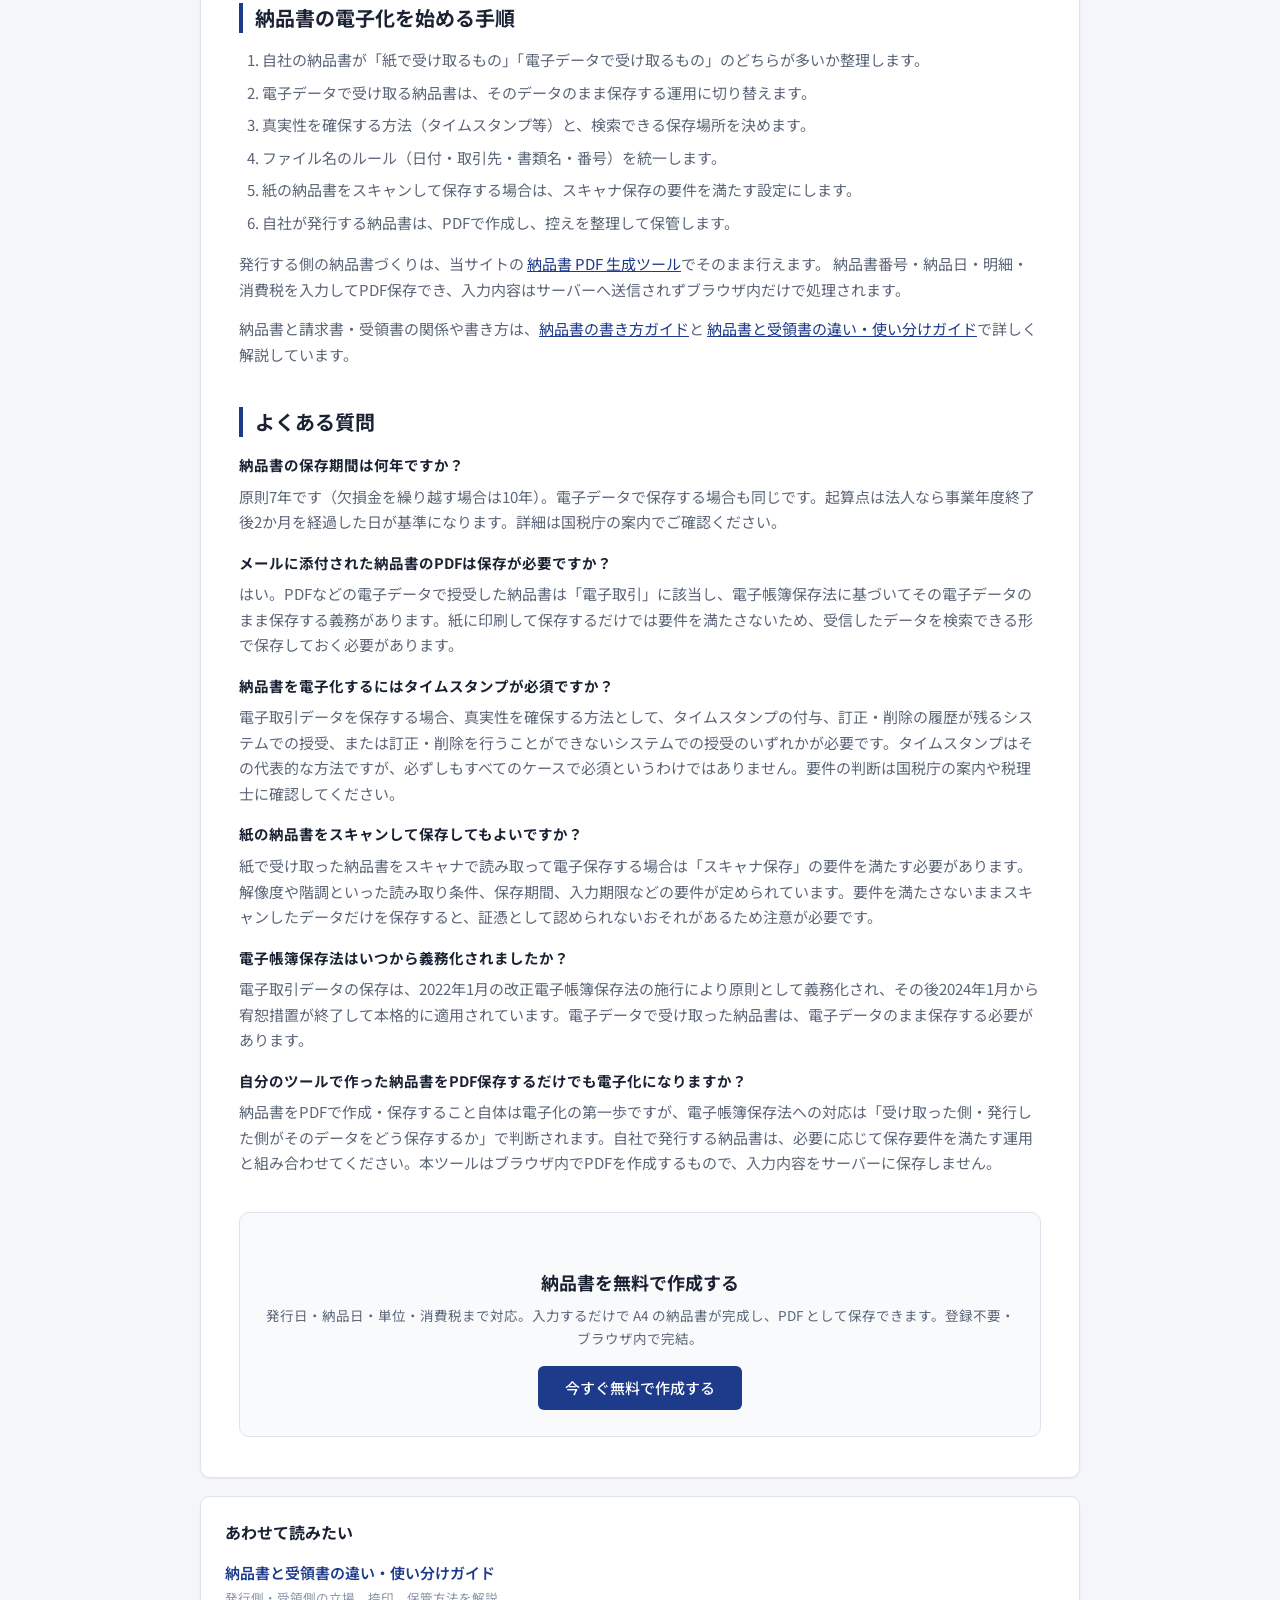
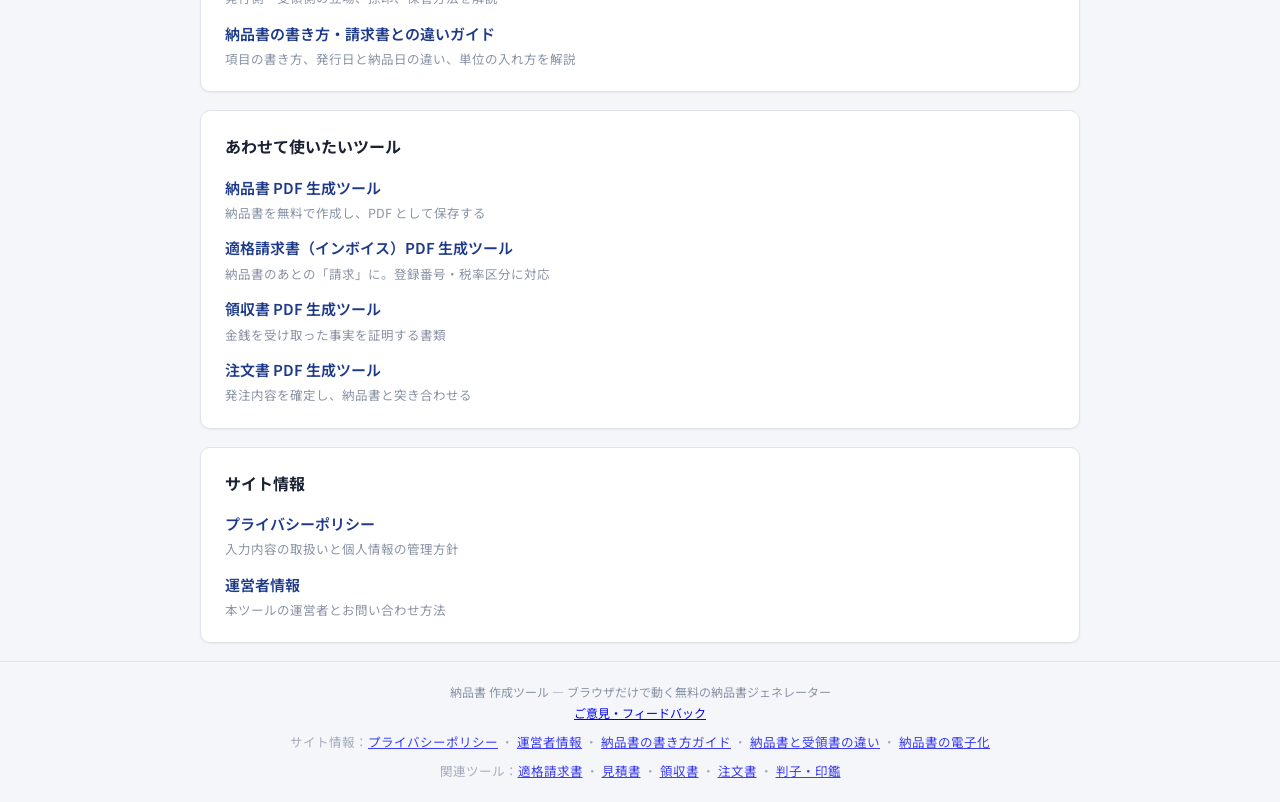
==== commit a27ff924: "SEO：納品書の保存期間と起算点の節＋FAQを追加" ====
--- a/denshika.html
+++ b/denshika.html
@@ -44,6 +44,14 @@
       "mainEntity": [
         {
           "@type": "Question",
+          "name": "納品書の保存期間は何年ですか？",
+          "acceptedAnswer": {
+            "@type": "Answer",
+            "text": "原則7年です（欠損金を繰り越す場合は10年）。電子データで保存する場合も同じです。起算点は法人なら事業年度終了後2か月を経過した日が基準になります。詳細は国税庁の案内でご確認ください。"
+          }
+        },
+        {
+          "@type": "Question",
           "name": "メールに添付された納品書のPDFは保存が必要ですか？",
           "acceptedAnswer": {
             "@type": "Answer",
@@ -228,6 +236,26 @@
         <a class="btn btn-primary" href="https://www.reveriel.com/nohinsho-pdf/">納品書を無料で作成する</a>
       </div>
 
+      <h2>納品書の保存期間と起算点</h2>
+      <p>
+        納品書を含む帳簿書類の保存期間は、<strong>原則7年</strong>です。電子データで保存する場合も、紙で保存する場合も同じです。欠損金を繰り越す場合は<strong>10年</strong>になります。
+      </p>
+      <table class="guide-table">
+        <thead>
+          <tr><th>区分</th><th>保存期間</th><th>起算点の考え方</th></tr>
+        </thead>
+        <tbody>
+          <tr><td>法人</td><td>7年（欠損金の繰越は10年）</td><td>事業年度終了の日の翌日から2か月を経過した日</td></tr>
+          <tr><td>個人事業主</td><td>7年（欠損金の繰越は10年）</td><td>確定申告の期限が基準（詳しくは国税庁の案内を確認）</td></tr>
+        </tbody>
+      </table>
+      <p>
+        「7年」と聞くと長く感じますが、起算点が事業年度の終わりから少し後ろにずれるため、実際に手放せるのはもう少し先です。年度ごとにフォルダを分けておくと、どの書類がいつまで必要かを判断しやすくなります。
+      </p>
+      <div class="guide-note">
+        <strong>ポイント：</strong>保存期間を過ぎた書類でも、取引の内容によっては長く残す必要があります（例：固定資産の取得に関する書類）。判断に迷う場合は、税理士などの専門家にご確認ください。
+      </div>
+
       <h2>スキャナ保存とは？紙の納品書を電子化する場合</h2>
       <p>
         紙で受け取った納品書をスキャナで読み取り、電子データとして保存する場合は<strong>スキャナ保存</strong>の要件を満たす必要があります。
@@ -286,7 +314,10 @@
       <section class="guide-faq" aria-labelledby="faqTitle">
         <h2 id="faqTitle">よくある質問</h2>
         <dl>
-          <dt>メールに添付された納品書のPDFは保存が必要ですか？</dt>
+                    <dt>納品書の保存期間は何年ですか？</dt>
+          <dd>原則7年です（欠損金を繰り越す場合は10年）。電子データで保存する場合も同じです。起算点は法人なら事業年度終了後2か月を経過した日が基準になります。詳細は国税庁の案内でご確認ください。</dd>
+
+<dt>メールに添付された納品書のPDFは保存が必要ですか？</dt>
           <dd>はい。PDFなどの電子データで授受した納品書は「電子取引」に該当し、電子帳簿保存法に基づいてその電子データのまま保存する義務があります。紙に印刷して保存するだけでは要件を満たさないため、受信したデータを検索できる形で保存しておく必要があります。</dd>
 
           <dt>納品書を電子化するにはタイムスタンプが必須ですか？</dt>
--- a/style.css
+++ b/style.css
@@ -245,6 +245,61 @@
   .grid-2 { grid-template-columns: 1fr; gap: 0; }
 }
 
+/* 書式（字体・太字・日付）のセグメント風ラジオ */
+.seg-field { margin-bottom: 14px; }
+.seg-field:last-of-type { margin-bottom: 10px; }
+
+.seg-label {
+  display: block;
+  font-size: 13px;
+  font-weight: 500;
+  color: var(--c-text-muted);
+  margin-bottom: 5px;
+}
+
+.seg-group { display: flex; flex-wrap: wrap; gap: 8px; }
+
+.seg { position: relative; display: inline-flex; }
+
+.seg input {
+  position: absolute;
+  width: 1px;
+  height: 1px;
+  margin: 0;
+  opacity: 0;
+  pointer-events: none;
+}
+
+.seg span {
+  display: inline-flex;
+  align-items: center;
+  justify-content: center;
+  min-width: 92px;
+  padding: 8px 16px;
+  font-size: 13px;
+  font-weight: 500;
+  color: var(--c-text-muted);
+  background: var(--c-surface-2);
+  border: 1px solid var(--c-border);
+  border-radius: var(--radius-sm);
+  cursor: pointer;
+  transition: background-color .15s, border-color .15s, color .15s;
+}
+
+.seg:hover span { border-color: var(--c-border-strong); color: var(--c-text); }
+
+.seg input:checked + span {
+  background: var(--c-accent-soft);
+  border-color: var(--c-accent);
+  color: var(--c-accent);
+  font-weight: 600;
+}
+
+.seg input:focus-visible + span {
+  outline: 2px solid var(--c-focus);
+  outline-offset: 2px;
+}
+
 input[type="text"],
 input[type="date"],
 select,
@@ -330,10 +385,23 @@
 
 /* ---------------- プレビュー ---------------- */
 
-.preview-pane { position: sticky; top: 88px; }
+.preview-pane {
+  position: sticky;
+  top: 88px;
+  align-self: start;
+  max-height: calc(100vh - 104px);
+  overflow-y: auto;
+  padding: 2px 4px 16px;
+  scrollbar-gutter: stable;
+}
 
 @media (max-width: 980px) {
-  .preview-pane { position: static; }
+  .preview-pane {
+    position: static;
+    max-height: none;
+    overflow: visible;
+    padding: 0;
+  }
 }
 
 .preview-bar {
@@ -366,9 +434,28 @@
   border: 1px solid var(--c-border);
   border-radius: 4px;
   box-shadow: var(--shadow-lg);
+  font-family: var(--doc-font, inherit);
   font-size: 12.5px;
   line-height: 1.65;
 }
+
+/* 書式設定: 字体（明朝 / ゴシック）
+   既定は class なし＝従来どおり本文のフォントを継承する */
+.paper.font-mincho {
+  --doc-font: "Hiragino Mincho ProN", "Yu Mincho", "Noto Serif JP", serif;
+}
+.paper.font-gothic {
+  --doc-font: "Hiragino Kaku Gothic ProN", "Yu Gothic", "Noto Sans JP", sans-serif;
+}
+
+/* 書式設定: 太字（通常 400 / 太字 700）
+   .paper の font-weight を継承させたうえで、細字指定の主要項目も 700 に揃える */
+.paper.weight-bold { font-weight: 700; }
+.paper.weight-bold .doc-meta-line > span:last-child,
+.paper.weight-bold .honorific,
+.paper.weight-bold .total-label,
+.paper.weight-bold .items-table thead th,
+.paper.weight-bold .foot-title { font-weight: 700; }
 
 /* 書類タイトル */
 .doc-title {
@@ -757,6 +844,7 @@
     gap: 0 !important;
     position: static !important;
     overflow: visible !important;
+    max-height: none !important;
     box-shadow: none !important;
     border: 0 !important;
     background: transparent !important;
@@ -884,3 +972,25 @@
   .feedback-fab { right: 14px; bottom: 14px; padding: 11px 16px; font-size: 13px; }
   .feedback-fab svg { width: 16px; height: 16px; }
 }
+
+/* ===== 【PR】アフィリエイト（会計ソフト） ===== */
+.pr-affiliate { margin-block: 26px 10px; }
+.pr-box {
+  position: relative;
+  padding: 20px 22px 18px;
+  background: var(--c-surface-2);
+  border: 1px solid var(--c-border);
+  border-radius: 12px;
+}
+.pr-badge {
+  display: inline-block; margin: 0 0 10px; padding: 2px 8px;
+  font-size: 11.5px; font-weight: 700; letter-spacing: .04em;
+  color: var(--c-accent); background: var(--c-accent-soft);
+  border: 1px solid #c9d4ef; border-radius: 999px;
+}
+.pr-title { font-size: 16px; margin: 0 0 8px; color: var(--c-text); }
+.pr-lead { margin: 0 0 14px; font-size: 13.5px; line-height: 1.75; color: var(--c-text-muted); }
+.pr-actions { display: flex; flex-wrap: wrap; gap: 10px; }
+.pr-note { margin: 12px 0 0; font-size: 11.5px; line-height: 1.6; color: var(--c-text-faint); }
+.pr-pixel { position: absolute; left: -9999px; }
+@media print { .pr-affiliate { display: none !important; } }
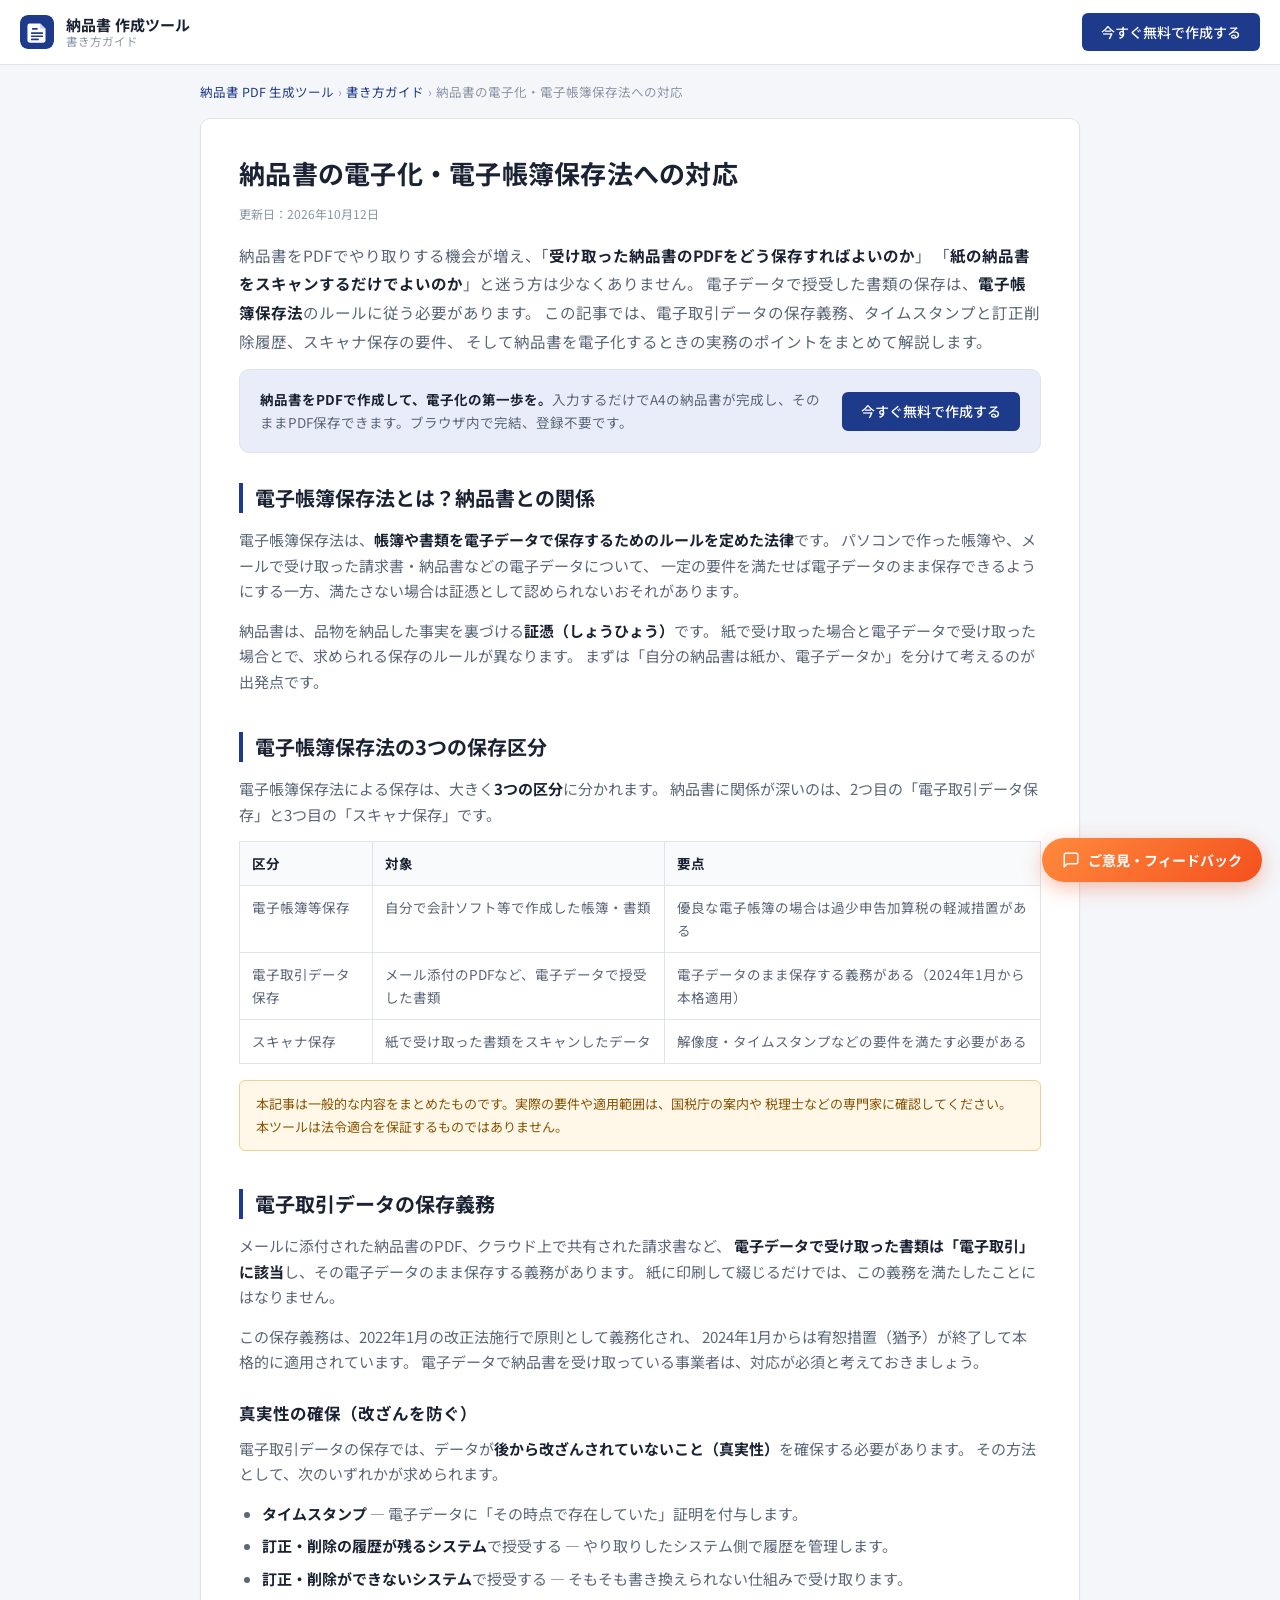
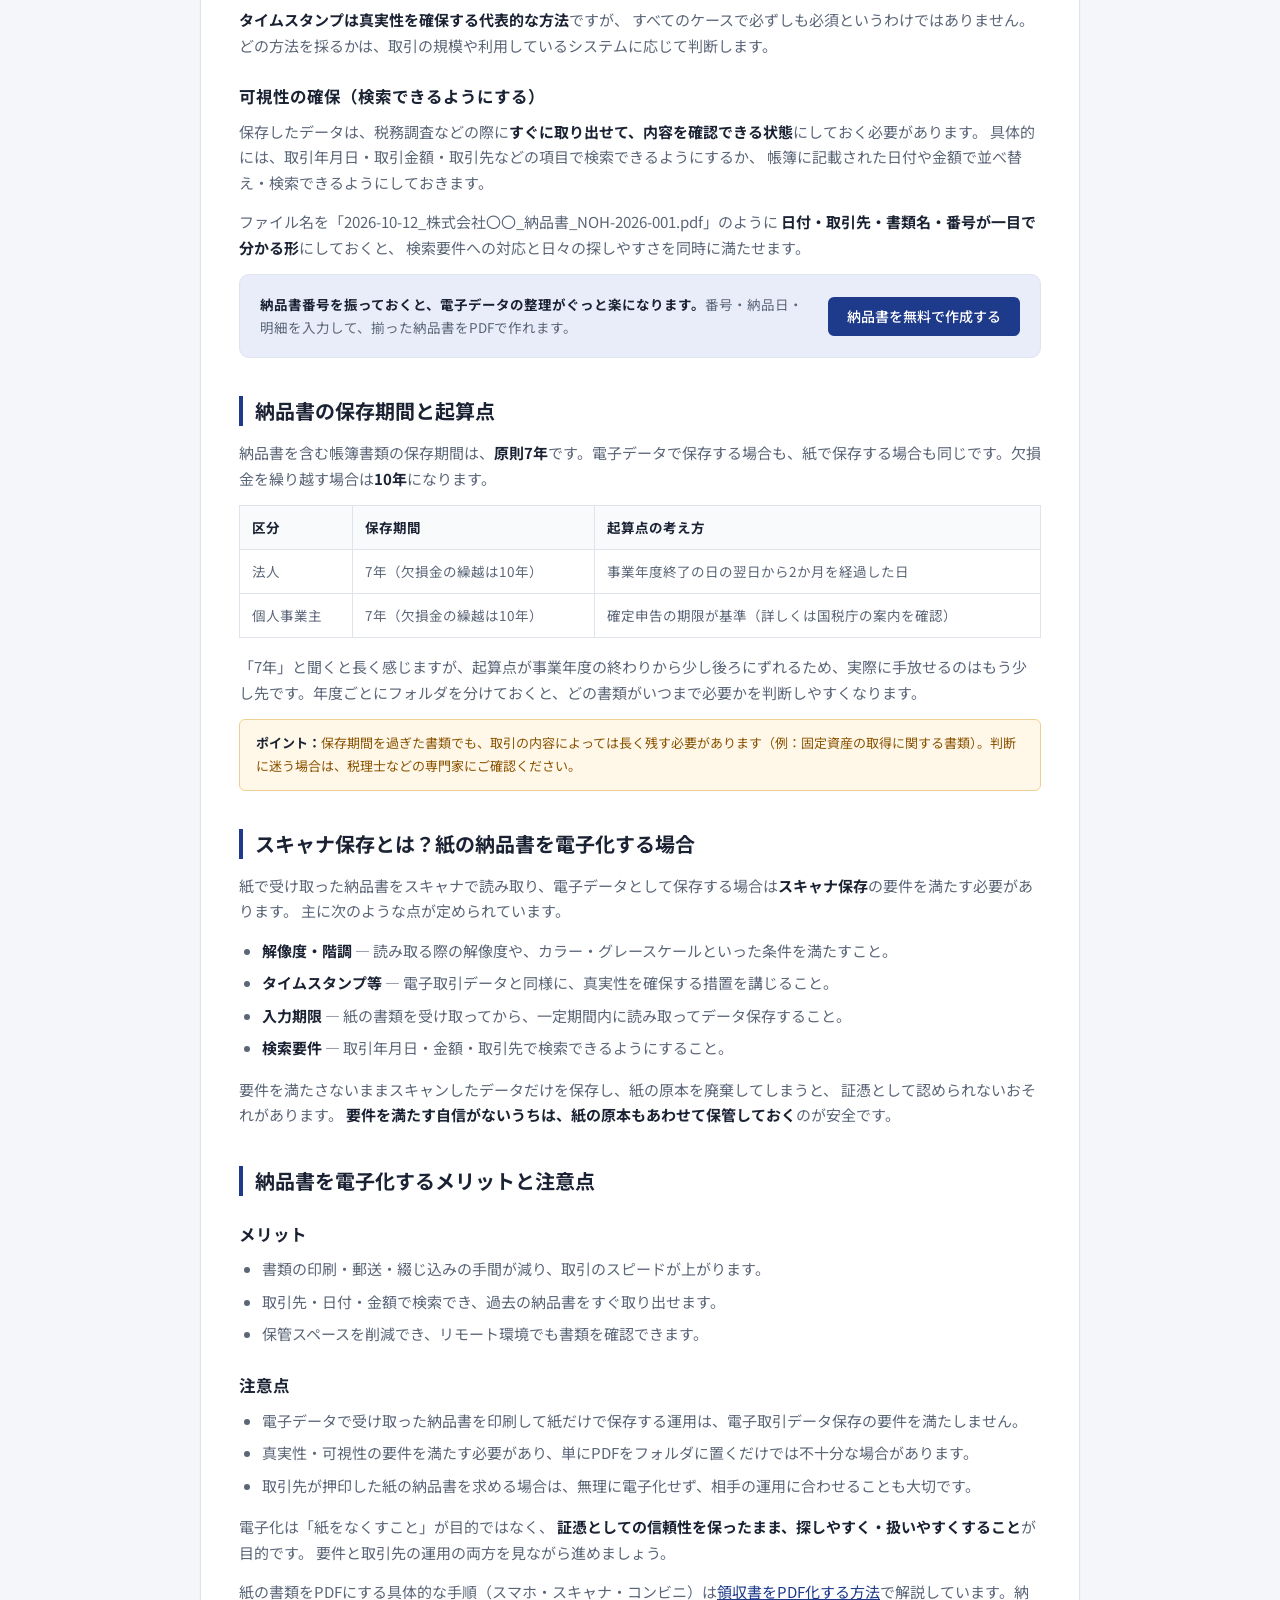
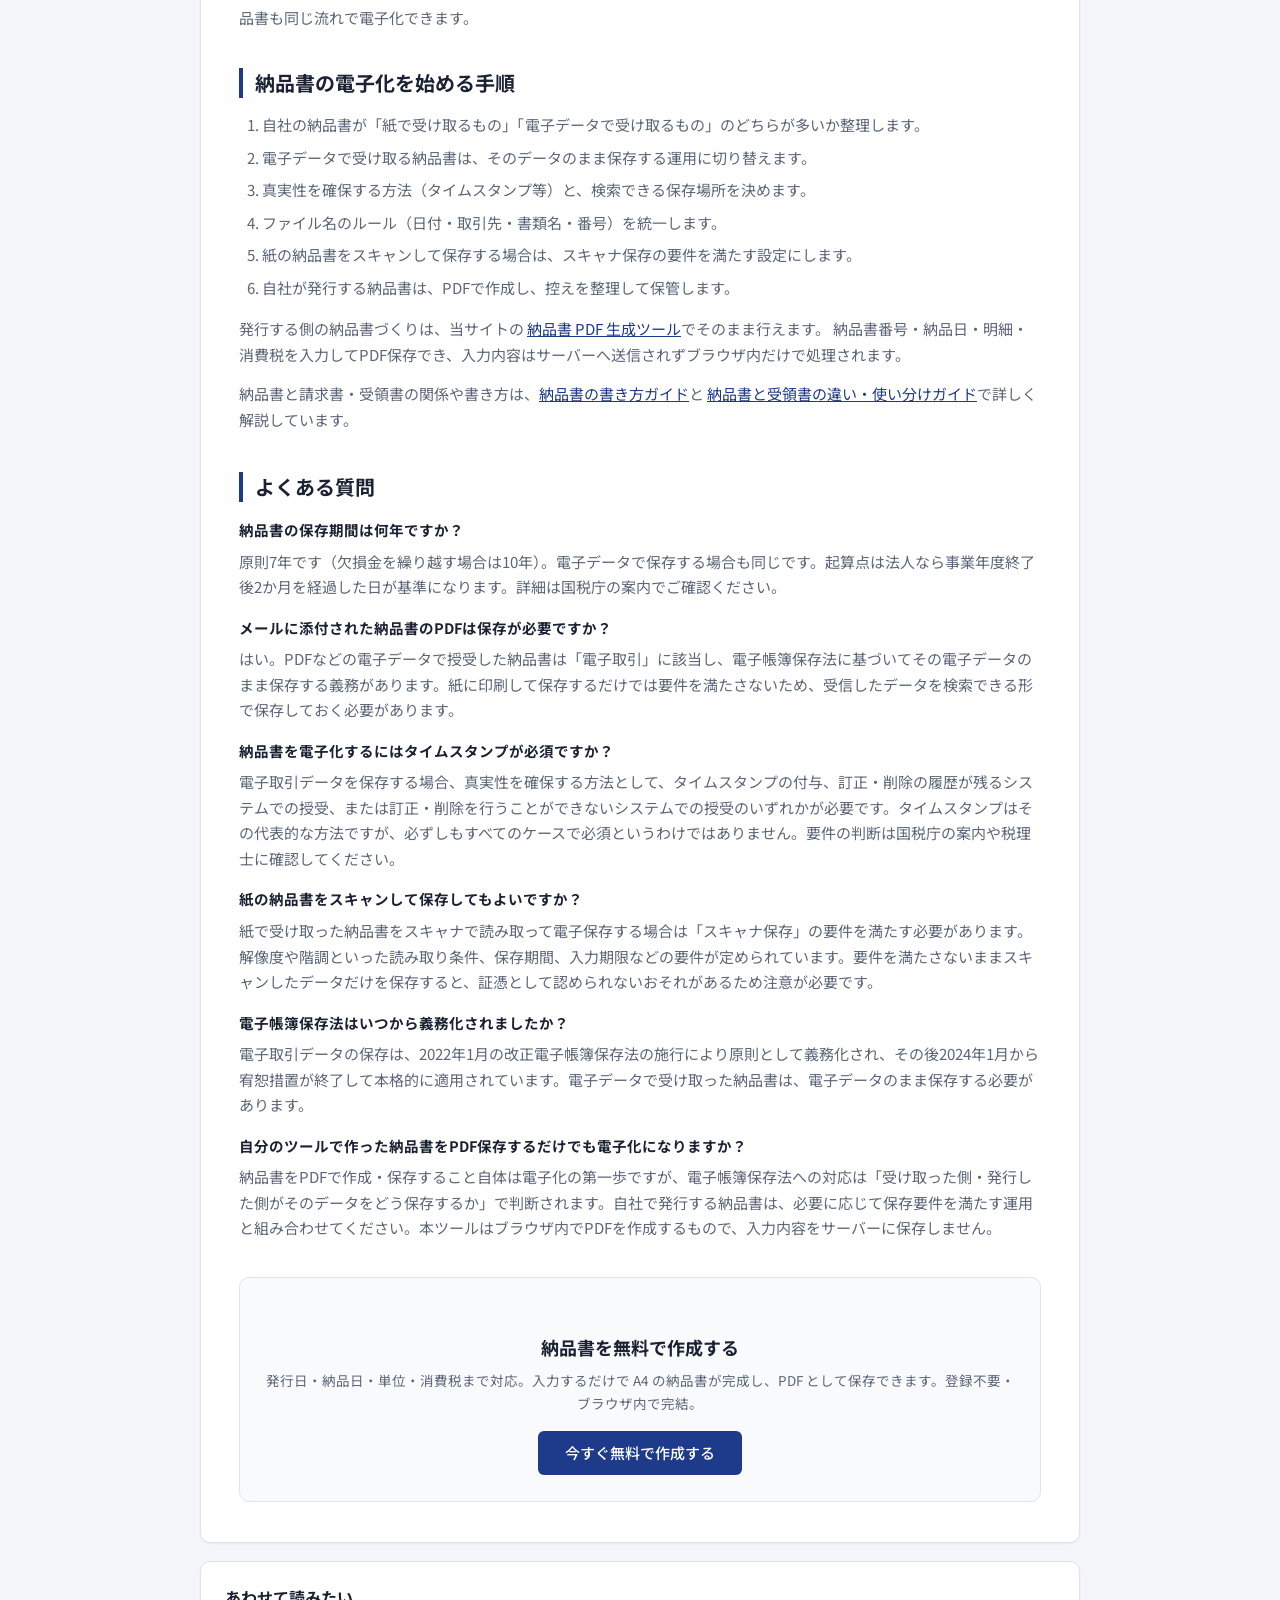
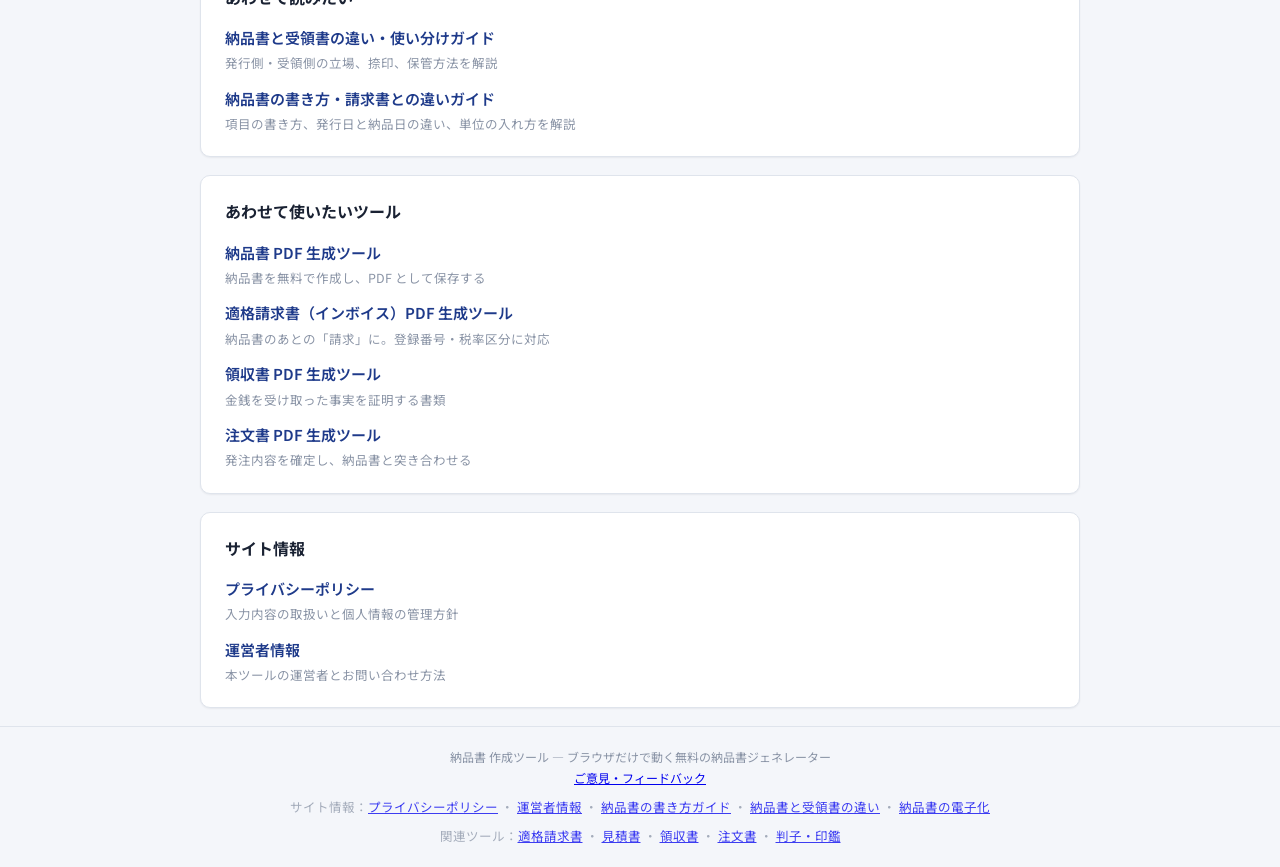
==== commit 818b2ef5: "内部リンク：納品書の電子化から領収書PDF化ガイドへ" ====
--- a/denshika.html
+++ b/denshika.html
@@ -292,6 +292,10 @@
         要件と取引先の運用の両方を見ながら進めましょう。
       </p>
 
+      <p>
+        紙の書類をPDFにする具体的な手順（スマホ・スキャナ・コンビニ）は<a href="https://www.reveriel.com/ryoshusho-pdf/ryoshusho-pdf-ka.html">領収書をPDF化する方法</a>で解説しています。納品書も同じ流れで電子化できます。
+      </p>
+
       <h2>納品書の電子化を始める手順</h2>
       <ol>
         <li>自社の納品書が「紙で受け取るもの」「電子データで受け取るもの」のどちらが多いか整理します。</li>
--- a/style.css
+++ b/style.css
@@ -994,3 +994,8 @@
 .pr-note { margin: 12px 0 0; font-size: 11.5px; line-height: 1.6; color: var(--c-text-faint); }
 .pr-pixel { position: absolute; left: -9999px; }
 @media print { .pr-affiliate { display: none !important; } }
+
+/* ===== モバイル：入力欄のフォントを16pxに（iOSの自動ズーム防止） ===== */
+@media (max-width: 720px) {
+  input, select, textarea { font-size: 16px !important; }
+}
